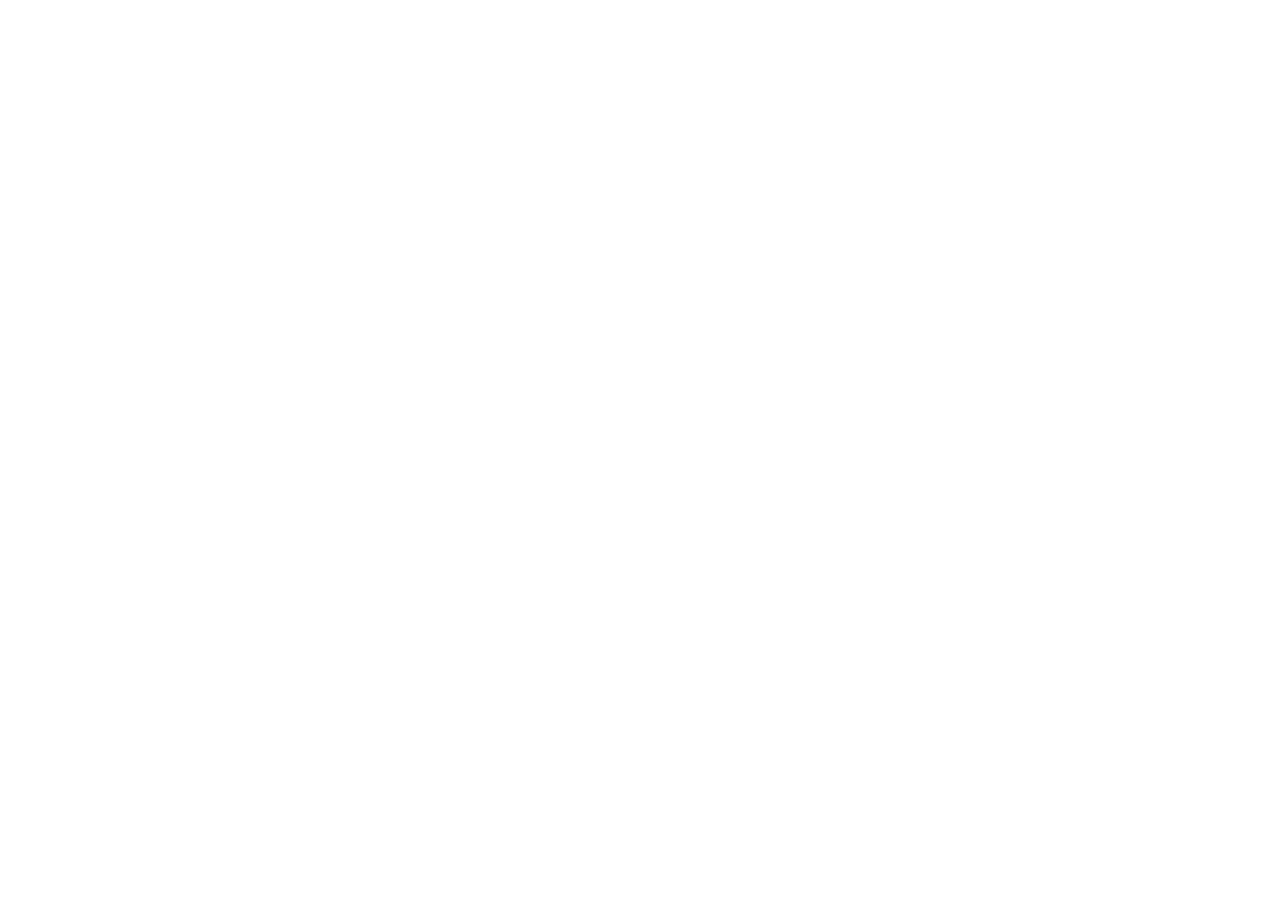
==== index.html @ b1ffb3c2 "大事件项目" ====
<!DOCTYPE html>
<html lang="zh-CN">

<head>
    <meta charset="UTF-8">
    <meta name="viewport" content="width=device-width, initial-scale=1.0">
    <title>Document</title>
</head>

<body>

</body>

</html>
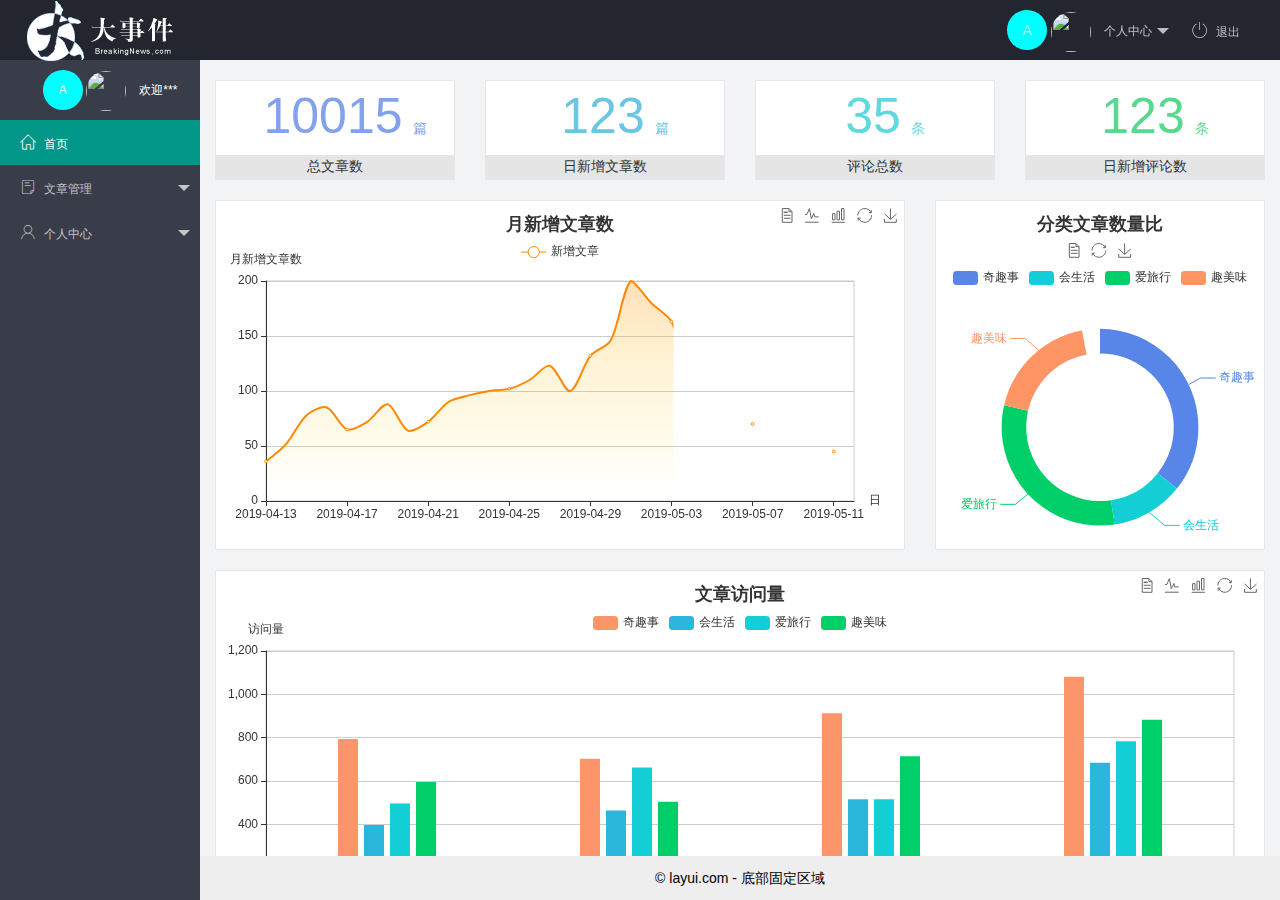
==== commit 59e5fb28: "index页面的提交" ====
--- a/index.html
+++ b/index.html
@@ -1,13 +1,97 @@
 <!DOCTYPE html>
-<html lang="zh-CN">
+<html>
 
 <head>
-    <meta charset="UTF-8">
-    <meta name="viewport" content="width=device-width, initial-scale=1.0">
-    <title>Document</title>
+    <meta charset="utf-8">
+    <meta name="viewport" content="width=device-width, initial-scale=1, maximum-scale=1">
+    <title>layout 后台大布局 - Layui</title>
+    <link rel="stylesheet" href="/assets/lib/layui/css/layui.css">
+    <link rel="stylesheet" href="/assets/fonts/iconfont.css">
+    <link rel="stylesheet" href="/assets/css/index.css">
 </head>
 
-<body>
+<body class="layui-layout-body">
+    <div class="layui-layout layui-layout-admin">
+        <div class="layui-header">
+            <div class="layui-logo"><img src="/assets/images/logo.png" alt=""></div>
+            <!-- 头部区域（可配合layui已有的水平导航） -->
+
+            <ul class="layui-nav layui-layout-right">
+                <li class="layui-nav-item">
+                    <a href="javascript:;" class="touxiang">
+                        <div class="touxiang2">A</div>
+                        <img src="http://t.cn/RCzsdCq" class="layui-nav-img">
+                        个人中心
+                    </a>
+                    <dl class="layui-nav-child">
+                        <dd><a href="">基本资料</a></dd>
+                        <dd><a href="">个人头像</a></dd>
+                        <dd><a href="">更换密码</a></dd>
+                    </dl>
+                </li>
+                <li class="layui-nav-item"><a href="javascript:;" id="btnLogout"><span
+                            class="iconfont icon-tuichu"></span>退出</a>
+                </li>
+            </ul>
+        </div>
+
+        <div class="layui-side layui-bg-black">
+            <div class="layui-side-scroll">
+                <div class="touxiang wecolme">
+                    <div class="touxiang2">A</div>
+                    <img src="http://t.cn/RCzsdCq" class="layui-nav-img">
+                    欢迎***
+
+                </div>
+
+                <!-- 左侧导航区域（可配合layui已有的垂直导航） -->
+                <ul class="layui-nav layui-nav-tree" lay-filter="test">
+                    <li class="layui-nav-item layui-this"><a href="/home/dashboard.html" target="fm"><span class="iconfont icon-home
+                        "></span>首页</a>
+                    </li>
+
+                    <li class="layui-nav-item">
+                        <a class="" href="javascript:;" lay-shrink="all"><span class="iconfont icon-16"></span>文章管理</a>
+                        <dl class="layui-nav-child">
+                            <dd><a href="javascript:;"><i class="layui-icon layui-icon-app"></i> 文章类别</a></dd>
+                            <dd><a href="javascript:;"><i class="layui-icon layui-icon-app"></i>文章列表</a></dd>
+                            <dd><a href="javascript:;"><i class="layui-icon layui-icon-app"></i>发表文章</a></dd>
+
+                        </dl>
+                    </li>
+                    <li class="layui-nav-item">
+                        <a href="javascript:;" lay-shrink="all"><span class="iconfont icon-user"></span>个人中心</a>
+                        <dl class="layui-nav-child">
+                            <dd><a href="/username/ziliao.html" target="fm"><i
+                                        class="layui-icon layui-icon-app"></i>基本资料</a></dd>
+                            <dd><a href="javascript:;"><i class="layui-icon layui-icon-app"></i>更换头像</a></dd>
+                            <dd><a href="javascript:;"><i class="layui-icon layui-icon-app"></i>重置密码</a></dd>
+
+                        </dl>
+                    </li>
+
+                </ul>
+            </div>
+        </div>
+
+        <div class="layui-body">
+            <!-- 内容主体区域 -->
+            <iframe src="/home/dashboard.html" frameborder="0" name="fm"></iframe>
+
+        </div>
+
+        <div class="layui-footer">
+            <!-- 底部固定区域 -->
+            © layui.com - 底部固定区域
+        </div>
+    </div>
+    <script src="/assets/lib/layui/layui.all.js"></script>
+
+    <script src="/assets/lib/jquery.js"></script>
+    <!-- 导入 baseAPI.js -->
+    <script src="/assets/js/baseApi.js"></script>
+    <!-- 导入自己的 js -->
+    <script src="/assets/js/index.js"></script>
 
 </body>
 
--- a/assets/lib/layui/css/layui.css
+++ b/assets/lib/layui/css/layui.css
@@ -0,0 +1,2 @@
+/** layui-v2.5.5 MIT License By https://www.layui.com */
+ .layui-inline,img{display:inline-block;vertical-align:middle}h1,h2,h3,h4,h5,h6{font-weight:400}.layui-edge,.layui-header,.layui-inline,.layui-main{position:relative}.layui-body,.layui-edge,.layui-elip{overflow:hidden}.layui-btn,.layui-edge,.layui-inline,img{vertical-align:middle}.layui-btn,.layui-disabled,.layui-icon,.layui-unselect{-moz-user-select:none;-webkit-user-select:none;-ms-user-select:none}.layui-elip,.layui-form-checkbox span,.layui-form-pane .layui-form-label{text-overflow:ellipsis;white-space:nowrap}.layui-breadcrumb,.layui-tree-btnGroup{visibility:hidden}blockquote,body,button,dd,div,dl,dt,form,h1,h2,h3,h4,h5,h6,input,li,ol,p,pre,td,textarea,th,ul{margin:0;padding:0;-webkit-tap-highlight-color:rgba(0,0,0,0)}a:active,a:hover{outline:0}img{border:none}li{list-style:none}table{border-collapse:collapse;border-spacing:0}h4,h5,h6{font-size:100%}button,input,optgroup,option,select,textarea{font-family:inherit;font-size:inherit;font-style:inherit;font-weight:inherit;outline:0}pre{white-space:pre-wrap;white-space:-moz-pre-wrap;white-space:-pre-wrap;white-space:-o-pre-wrap;word-wrap:break-word}body{line-height:24px;font:14px Helvetica Neue,Helvetica,PingFang SC,Tahoma,Arial,sans-serif}hr{height:1px;margin:10px 0;border:0;clear:both}a{color:#333;text-decoration:none}a:hover{color:#777}a cite{font-style:normal;*cursor:pointer}.layui-border-box,.layui-border-box *{box-sizing:border-box}.layui-box,.layui-box *{box-sizing:content-box}.layui-clear{clear:both;*zoom:1}.layui-clear:after{content:'\20';clear:both;*zoom:1;display:block;height:0}.layui-inline{*display:inline;*zoom:1}.layui-edge{display:inline-block;width:0;height:0;border-width:6px;border-style:dashed;border-color:transparent}.layui-edge-top{top:-4px;border-bottom-color:#999;border-bottom-style:solid}.layui-edge-right{border-left-color:#999;border-left-style:solid}.layui-edge-bottom{top:2px;border-top-color:#999;border-top-style:solid}.layui-edge-left{border-right-color:#999;border-right-style:solid}.layui-disabled,.layui-disabled:hover{color:#d2d2d2!important;cursor:not-allowed!important}.layui-circle{border-radius:100%}.layui-show{display:block!important}.layui-hide{display:none!important}@font-face{font-family:layui-icon;src:url(../font/iconfont.eot?v=250);src:url(../font/iconfont.eot?v=250#iefix) format('embedded-opentype'),url(../font/iconfont.woff2?v=250) format('woff2'),url(../font/iconfont.woff?v=250) format('woff'),url(../font/iconfont.ttf?v=250) format('truetype'),url(../font/iconfont.svg?v=250#layui-icon) format('svg')}.layui-icon{font-family:layui-icon!important;font-size:16px;font-style:normal;-webkit-font-smoothing:antialiased;-moz-osx-font-smoothing:grayscale}.layui-icon-reply-fill:before{content:"\e611"}.layui-icon-set-fill:before{content:"\e614"}.layui-icon-menu-fill:before{content:"\e60f"}.layui-icon-search:before{content:"\e615"}.layui-icon-share:before{content:"\e641"}.layui-icon-set-sm:before{content:"\e620"}.layui-icon-engine:before{content:"\e628"}.layui-icon-close:before{content:"\1006"}.layui-icon-close-fill:before{content:"\1007"}.layui-icon-chart-screen:before{content:"\e629"}.layui-icon-star:before{content:"\e600"}.layui-icon-circle-dot:before{content:"\e617"}.layui-icon-chat:before{content:"\e606"}.layui-icon-release:before{content:"\e609"}.layui-icon-list:before{content:"\e60a"}.layui-icon-chart:before{content:"\e62c"}.layui-icon-ok-circle:before{content:"\1005"}.layui-icon-layim-theme:before{content:"\e61b"}.layui-icon-table:before{content:"\e62d"}.layui-icon-right:before{content:"\e602"}.layui-icon-left:before{content:"\e603"}.layui-icon-cart-simple:before{content:"\e698"}.layui-icon-face-cry:before{content:"\e69c"}.layui-icon-face-smile:before{content:"\e6af"}.layui-icon-survey:before{content:"\e6b2"}.layui-icon-tree:before{content:"\e62e"}.layui-icon-upload-circle:before{content:"\e62f"}.layui-icon-add-circle:before{content:"\e61f"}.layui-icon-download-circle:before{content:"\e601"}.layui-icon-templeate-1:before{content:"\e630"}.layui-icon-util:before{content:"\e631"}.layui-icon-face-surprised:before{content:"\e664"}.layui-icon-edit:before{content:"\e642"}.layui-icon-speaker:before{content:"\e645"}.layui-icon-down:before{content:"\e61a"}.layui-icon-file:before{content:"\e621"}.layui-icon-layouts:before{content:"\e632"}.layui-icon-rate-half:before{content:"\e6c9"}.layui-icon-add-circle-fine:before{content:"\e608"}.layui-icon-prev-circle:before{content:"\e633"}.layui-icon-read:before{content:"\e705"}.layui-icon-404:before{content:"\e61c"}.layui-icon-carousel:before{content:"\e634"}.layui-icon-help:before{content:"\e607"}.layui-icon-code-circle:before{content:"\e635"}.layui-icon-water:before{content:"\e636"}.layui-icon-username:before{content:"\e66f"}.layui-icon-find-fill:before{content:"\e670"}.layui-icon-about:before{content:"\e60b"}.layui-icon-location:before{content:"\e715"}.layui-icon-up:before{content:"\e619"}.layui-icon-pause:before{content:"\e651"}.layui-icon-date:before{content:"\e637"}.layui-icon-layim-uploadfile:before{content:"\e61d"}.layui-icon-delete:before{content:"\e640"}.layui-icon-play:before{content:"\e652"}.layui-icon-top:before{content:"\e604"}.layui-icon-friends:before{content:"\e612"}.layui-icon-refresh-3:before{content:"\e9aa"}.layui-icon-ok:before{content:"\e605"}.layui-icon-layer:before{content:"\e638"}.layui-icon-face-smile-fine:before{content:"\e60c"}.layui-icon-dollar:before{content:"\e659"}.layui-icon-group:before{content:"\e613"}.layui-icon-layim-download:before{content:"\e61e"}.layui-icon-picture-fine:before{content:"\e60d"}.layui-icon-link:before{content:"\e64c"}.layui-icon-diamond:before{content:"\e735"}.layui-icon-log:before{content:"\e60e"}.layui-icon-rate-solid:before{content:"\e67a"}.layui-icon-fonts-del:before{content:"\e64f"}.layui-icon-unlink:before{content:"\e64d"}.layui-icon-fonts-clear:before{content:"\e639"}.layui-icon-triangle-r:before{content:"\e623"}.layui-icon-circle:before{content:"\e63f"}.layui-icon-radio:before{content:"\e643"}.layui-icon-align-center:before{content:"\e647"}.layui-icon-align-right:before{content:"\e648"}.layui-icon-align-left:before{content:"\e649"}.layui-icon-loading-1:before{content:"\e63e"}.layui-icon-return:before{content:"\e65c"}.layui-icon-fonts-strong:before{content:"\e62b"}.layui-icon-upload:before{content:"\e67c"}.layui-icon-dialogue:before{content:"\e63a"}.layui-icon-video:before{content:"\e6ed"}.layui-icon-headset:before{content:"\e6fc"}.layui-icon-cellphone-fine:before{content:"\e63b"}.layui-icon-add-1:before{content:"\e654"}.layui-icon-face-smile-b:before{content:"\e650"}.layui-icon-fonts-html:before{content:"\e64b"}.layui-icon-form:before{content:"\e63c"}.layui-icon-cart:before{content:"\e657"}.layui-icon-camera-fill:before{content:"\e65d"}.layui-icon-tabs:before{content:"\e62a"}.layui-icon-fonts-code:before{content:"\e64e"}.layui-icon-fire:before{content:"\e756"}.layui-icon-set:before{content:"\e716"}.layui-icon-fonts-u:before{content:"\e646"}.layui-icon-triangle-d:before{content:"\e625"}.layui-icon-tips:before{content:"\e702"}.layui-icon-picture:before{content:"\e64a"}.layui-icon-more-vertical:before{content:"\e671"}.layui-icon-flag:before{content:"\e66c"}.layui-icon-loading:before{content:"\e63d"}.layui-icon-fonts-i:before{content:"\e644"}.layui-icon-refresh-1:before{content:"\e666"}.layui-icon-rmb:before{content:"\e65e"}.layui-icon-home:before{content:"\e68e"}.layui-icon-user:before{content:"\e770"}.layui-icon-notice:before{content:"\e667"}.layui-icon-login-weibo:before{content:"\e675"}.layui-icon-voice:before{content:"\e688"}.layui-icon-upload-drag:before{content:"\e681"}.layui-icon-login-qq:before{content:"\e676"}.layui-icon-snowflake:before{content:"\e6b1"}.layui-icon-file-b:before{content:"\e655"}.layui-icon-template:before{content:"\e663"}.layui-icon-auz:before{content:"\e672"}.layui-icon-console:before{content:"\e665"}.layui-icon-app:before{content:"\e653"}.layui-icon-prev:before{content:"\e65a"}.layui-icon-website:before{content:"\e7ae"}.layui-icon-next:before{content:"\e65b"}.layui-icon-component:before{content:"\e857"}.layui-icon-more:before{content:"\e65f"}.layui-icon-login-wechat:before{content:"\e677"}.layui-icon-shrink-right:before{content:"\e668"}.layui-icon-spread-left:before{content:"\e66b"}.layui-icon-camera:before{content:"\e660"}.layui-icon-note:before{content:"\e66e"}.layui-icon-refresh:before{content:"\e669"}.layui-icon-female:before{content:"\e661"}.layui-icon-male:before{content:"\e662"}.layui-icon-password:before{content:"\e673"}.layui-icon-senior:before{content:"\e674"}.layui-icon-theme:before{content:"\e66a"}.layui-icon-tread:before{content:"\e6c5"}.layui-icon-praise:before{content:"\e6c6"}.layui-icon-star-fill:before{content:"\e658"}.layui-icon-rate:before{content:"\e67b"}.layui-icon-template-1:before{content:"\e656"}.layui-icon-vercode:before{content:"\e679"}.layui-icon-cellphone:before{content:"\e678"}.layui-icon-screen-full:before{content:"\e622"}.layui-icon-screen-restore:before{content:"\e758"}.layui-icon-cols:before{content:"\e610"}.layui-icon-export:before{content:"\e67d"}.layui-icon-print:before{content:"\e66d"}.layui-icon-slider:before{content:"\e714"}.layui-icon-addition:before{content:"\e624"}.layui-icon-subtraction:before{content:"\e67e"}.layui-icon-service:before{content:"\e626"}.layui-icon-transfer:before{content:"\e691"}.layui-main{width:1140px;margin:0 auto}.layui-header{z-index:1000;height:60px}.layui-header a:hover{transition:all .5s;-webkit-transition:all .5s}.layui-side{position:fixed;left:0;top:0;bottom:0;z-index:999;width:200px;overflow-x:hidden}.layui-side-scroll{position:relative;width:220px;height:100%;overflow-x:hidden}.layui-body{position:absolute;left:200px;right:0;top:0;bottom:0;z-index:998;width:auto;overflow-y:auto;box-sizing:border-box}.layui-layout-body{overflow:hidden}.layui-layout-admin .layui-header{background-color:#23262E}.layui-layout-admin .layui-side{top:60px;width:200px;overflow-x:hidden}.layui-layout-admin .layui-body{position:fixed;top:60px;bottom:44px}.layui-layout-admin .layui-main{width:auto;margin:0 15px}.layui-layout-admin .layui-footer{position:fixed;left:200px;right:0;bottom:0;height:44px;line-height:44px;padding:0 15px;background-color:#eee}.layui-layout-admin .layui-logo{position:absolute;left:0;top:0;width:200px;height:100%;line-height:60px;text-align:center;color:#009688;font-size:16px}.layui-layout-admin .layui-header .layui-nav{background:0 0}.layui-layout-left{position:absolute!important;left:200px;top:0}.layui-layout-right{position:absolute!important;right:0;top:0}.layui-container{position:relative;margin:0 auto;padding:0 15px;box-sizing:border-box}.layui-fluid{position:relative;margin:0 auto;padding:0 15px}.layui-row:after,.layui-row:before{content:'';display:block;clear:both}.layui-col-lg1,.layui-col-lg10,.layui-col-lg11,.layui-col-lg12,.layui-col-lg2,.layui-col-lg3,.layui-col-lg4,.layui-col-lg5,.layui-col-lg6,.layui-col-lg7,.layui-col-lg8,.layui-col-lg9,.layui-col-md1,.layui-col-md10,.layui-col-md11,.layui-col-md12,.layui-col-md2,.layui-col-md3,.layui-col-md4,.layui-col-md5,.layui-col-md6,.layui-col-md7,.layui-col-md8,.layui-col-md9,.layui-col-sm1,.layui-col-sm10,.layui-col-sm11,.layui-col-sm12,.layui-col-sm2,.layui-col-sm3,.layui-col-sm4,.layui-col-sm5,.layui-col-sm6,.layui-col-sm7,.layui-col-sm8,.layui-col-sm9,.layui-col-xs1,.layui-col-xs10,.layui-col-xs11,.layui-col-xs12,.layui-col-xs2,.layui-col-xs3,.layui-col-xs4,.layui-col-xs5,.layui-col-xs6,.layui-col-xs7,.layui-col-xs8,.layui-col-xs9{position:relative;display:block;box-sizing:border-box}.layui-col-xs1,.layui-col-xs10,.layui-col-xs11,.layui-col-xs12,.layui-col-xs2,.layui-col-xs3,.layui-col-xs4,.layui-col-xs5,.layui-col-xs6,.layui-col-xs7,.layui-col-xs8,.layui-col-xs9{float:left}.layui-col-xs1{width:8.33333333%}.layui-col-xs2{width:16.66666667%}.layui-col-xs3{width:25%}.layui-col-xs4{width:33.33333333%}.layui-col-xs5{width:41.66666667%}.layui-col-xs6{width:50%}.layui-col-xs7{width:58.33333333%}.layui-col-xs8{width:66.66666667%}.layui-col-xs9{width:75%}.layui-col-xs10{width:83.33333333%}.layui-col-xs11{width:91.66666667%}.layui-col-xs12{width:100%}.layui-col-xs-offset1{margin-left:8.33333333%}.layui-col-xs-offset2{margin-left:16.66666667%}.layui-col-xs-offset3{margin-left:25%}.layui-col-xs-offset4{margin-left:33.33333333%}.layui-col-xs-offset5{margin-left:41.66666667%}.layui-col-xs-offset6{margin-left:50%}.layui-col-xs-offset7{margin-left:58.33333333%}.layui-col-xs-offset8{margin-left:66.66666667%}.layui-col-xs-offset9{margin-left:75%}.layui-col-xs-offset10{margin-left:83.33333333%}.layui-col-xs-offset11{margin-left:91.66666667%}.layui-col-xs-offset12{margin-left:100%}@media screen and (max-width:768px){.layui-hide-xs{display:none!important}.layui-show-xs-block{display:block!important}.layui-show-xs-inline{display:inline!important}.layui-show-xs-inline-block{display:inline-block!important}}@media screen and (min-width:768px){.layui-container{width:750px}.layui-hide-sm{display:none!important}.layui-show-sm-block{display:block!important}.layui-show-sm-inline{display:inline!important}.layui-show-sm-inline-block{display:inline-block!important}.layui-col-sm1,.layui-col-sm10,.layui-col-sm11,.layui-col-sm12,.layui-col-sm2,.layui-col-sm3,.layui-col-sm4,.layui-col-sm5,.layui-col-sm6,.layui-col-sm7,.layui-col-sm8,.layui-col-sm9{float:left}.layui-col-sm1{width:8.33333333%}.layui-col-sm2{width:16.66666667%}.layui-col-sm3{width:25%}.layui-col-sm4{width:33.33333333%}.layui-col-sm5{width:41.66666667%}.layui-col-sm6{width:50%}.layui-col-sm7{width:58.33333333%}.layui-col-sm8{width:66.66666667%}.layui-col-sm9{width:75%}.layui-col-sm10{width:83.33333333%}.layui-col-sm11{width:91.66666667%}.layui-col-sm12{width:100%}.layui-col-sm-offset1{margin-left:8.33333333%}.layui-col-sm-offset2{margin-left:16.66666667%}.layui-col-sm-offset3{margin-left:25%}.layui-col-sm-offset4{margin-left:33.33333333%}.layui-col-sm-offset5{margin-left:41.66666667%}.layui-col-sm-offset6{margin-left:50%}.layui-col-sm-offset7{margin-left:58.33333333%}.layui-col-sm-offset8{margin-left:66.66666667%}.layui-col-sm-offset9{margin-left:75%}.layui-col-sm-offset10{margin-left:83.33333333%}.layui-col-sm-offset11{margin-left:91.66666667%}.layui-col-sm-offset12{margin-left:100%}}@media screen and (min-width:992px){.layui-container{width:970px}.layui-hide-md{display:none!important}.layui-show-md-block{display:block!important}.layui-show-md-inline{display:inline!important}.layui-show-md-inline-block{display:inline-block!important}.layui-col-md1,.layui-col-md10,.layui-col-md11,.layui-col-md12,.layui-col-md2,.layui-col-md3,.layui-col-md4,.layui-col-md5,.layui-col-md6,.layui-col-md7,.layui-col-md8,.layui-col-md9{float:left}.layui-col-md1{width:8.33333333%}.layui-col-md2{width:16.66666667%}.layui-col-md3{width:25%}.layui-col-md4{width:33.33333333%}.layui-col-md5{width:41.66666667%}.layui-col-md6{width:50%}.layui-col-md7{width:58.33333333%}.layui-col-md8{width:66.66666667%}.layui-col-md9{width:75%}.layui-col-md10{width:83.33333333%}.layui-col-md11{width:91.66666667%}.layui-col-md12{width:100%}.layui-col-md-offset1{margin-left:8.33333333%}.layui-col-md-offset2{margin-left:16.66666667%}.layui-col-md-offset3{margin-left:25%}.layui-col-md-offset4{margin-left:33.33333333%}.layui-col-md-offset5{margin-left:41.66666667%}.layui-col-md-offset6{margin-left:50%}.layui-col-md-offset7{margin-left:58.33333333%}.layui-col-md-offset8{margin-left:66.66666667%}.layui-col-md-offset9{margin-left:75%}.layui-col-md-offset10{margin-left:83.33333333%}.layui-col-md-offset11{margin-left:91.66666667%}.layui-col-md-offset12{margin-left:100%}}@media screen and (min-width:1200px){.layui-container{width:1170px}.layui-hide-lg{display:none!important}.layui-show-lg-block{display:block!important}.layui-show-lg-inline{display:inline!important}.layui-show-lg-inline-block{display:inline-block!important}.layui-col-lg1,.layui-col-lg10,.layui-col-lg11,.layui-col-lg12,.layui-col-lg2,.layui-col-lg3,.layui-col-lg4,.layui-col-lg5,.layui-col-lg6,.layui-col-lg7,.layui-col-lg8,.layui-col-lg9{float:left}.layui-col-lg1{width:8.33333333%}.layui-col-lg2{width:16.66666667%}.layui-col-lg3{width:25%}.layui-col-lg4{width:33.33333333%}.layui-col-lg5{width:41.66666667%}.layui-col-lg6{width:50%}.layui-col-lg7{width:58.33333333%}.layui-col-lg8{width:66.66666667%}.layui-col-lg9{width:75%}.layui-col-lg10{width:83.33333333%}.layui-col-lg11{width:91.66666667%}.layui-col-lg12{width:100%}.layui-col-lg-offset1{margin-left:8.33333333%}.layui-col-lg-offset2{margin-left:16.66666667%}.layui-col-lg-offset3{margin-left:25%}.layui-col-lg-offset4{margin-left:33.33333333%}.layui-col-lg-offset5{margin-left:41.66666667%}.layui-col-lg-offset6{margin-left:50%}.layui-col-lg-offset7{margin-left:58.33333333%}.layui-col-lg-offset8{margin-left:66.66666667%}.layui-col-lg-offset9{margin-left:75%}.layui-col-lg-offset10{margin-left:83.33333333%}.layui-col-lg-offset11{margin-left:91.66666667%}.layui-col-lg-offset12{margin-left:100%}}.layui-col-space1{margin:-.5px}.layui-col-space1>*{padding:.5px}.layui-col-space3{margin:-1.5px}.layui-col-space3>*{padding:1.5px}.layui-col-space5{margin:-2.5px}.layui-col-space5>*{padding:2.5px}.layui-col-space8{margin:-3.5px}.layui-col-space8>*{padding:3.5px}.layui-col-space10{margin:-5px}.layui-col-space10>*{padding:5px}.layui-col-space12{margin:-6px}.layui-col-space12>*{padding:6px}.layui-col-space15{margin:-7.5px}.layui-col-space15>*{padding:7.5px}.layui-col-space18{margin:-9px}.layui-col-space18>*{padding:9px}.layui-col-space20{margin:-10px}.layui-col-space20>*{padding:10px}.layui-col-space22{margin:-11px}.layui-col-space22>*{padding:11px}.layui-col-space25{margin:-12.5px}.layui-col-space25>*{padding:12.5px}.layui-col-space30{margin:-15px}.layui-col-space30>*{padding:15px}.layui-btn,.layui-input,.layui-select,.layui-textarea,.layui-upload-button{outline:0;-webkit-appearance:none;transition:all .3s;-webkit-transition:all .3s;box-sizing:border-box}.layui-elem-quote{margin-bottom:10px;padding:15px;line-height:22px;border-left:5px solid #009688;border-radius:0 2px 2px 0;background-color:#f2f2f2}.layui-quote-nm{border-style:solid;border-width:1px 1px 1px 5px;background:0 0}.layui-elem-field{margin-bottom:10px;padding:0;border-width:1px;border-style:solid}.layui-elem-field legend{margin-left:20px;padding:0 10px;font-size:20px;font-weight:300}.layui-field-title{margin:10px 0 20px;border-width:1px 0 0}.layui-field-box{padding:10px 15px}.layui-field-title .layui-field-box{padding:10px 0}.layui-progress{position:relative;height:6px;border-radius:20px;background-color:#e2e2e2}.layui-progress-bar{position:absolute;left:0;top:0;width:0;max-width:100%;height:6px;border-radius:20px;text-align:right;background-color:#5FB878;transition:all .3s;-webkit-transition:all .3s}.layui-progress-big,.layui-progress-big .layui-progress-bar{height:18px;line-height:18px}.layui-progress-text{position:relative;top:-20px;line-height:18px;font-size:12px;color:#666}.layui-progress-big .layui-progress-text{position:static;padding:0 10px;color:#fff}.layui-collapse{border-width:1px;border-style:solid;border-radius:2px}.layui-colla-content,.layui-colla-item{border-top-width:1px;border-top-style:solid}.layui-colla-item:first-child{border-top:none}.layui-colla-title{position:relative;height:42px;line-height:42px;padding:0 15px 0 35px;color:#333;background-color:#f2f2f2;cursor:pointer;font-size:14px;overflow:hidden}.layui-colla-content{display:none;padding:10px 15px;line-height:22px;color:#666}.layui-colla-icon{position:absolute;left:15px;top:0;font-size:14px}.layui-card{margin-bottom:15px;border-radius:2px;background-color:#fff;box-shadow:0 1px 2px 0 rgba(0,0,0,.05)}.layui-card:last-child{margin-bottom:0}.layui-card-header{position:relative;height:42px;line-height:42px;padding:0 15px;border-bottom:1px solid #f6f6f6;color:#333;border-radius:2px 2px 0 0;font-size:14px}.layui-bg-black,.layui-bg-blue,.layui-bg-cyan,.layui-bg-green,.layui-bg-orange,.layui-bg-red{color:#fff!important}.layui-card-body{position:relative;padding:10px 15px;line-height:24px}.layui-card-body[pad15]{padding:15px}.layui-card-body[pad20]{padding:20px}.layui-card-body .layui-table{margin:5px 0}.layui-card .layui-tab{margin:0}.layui-panel-window{position:relative;padding:15px;border-radius:0;border-top:5px solid #E6E6E6;background-color:#fff}.layui-auxiliar-moving{position:fixed;left:0;right:0;top:0;bottom:0;width:100%;height:100%;background:0 0;z-index:9999999999}.layui-form-label,.layui-form-mid,.layui-form-select,.layui-input-block,.layui-input-inline,.layui-textarea{position:relative}.layui-bg-red{background-color:#FF5722!important}.layui-bg-orange{background-color:#FFB800!important}.layui-bg-green{background-color:#009688!important}.layui-bg-cyan{background-color:#2F4056!important}.layui-bg-blue{background-color:#1E9FFF!important}.layui-bg-black{background-color:#393D49!important}.layui-bg-gray{background-color:#eee!important;color:#666!important}.layui-badge-rim,.layui-colla-content,.layui-colla-item,.layui-collapse,.layui-elem-field,.layui-form-pane .layui-form-item[pane],.layui-form-pane .layui-form-label,.layui-input,.layui-layedit,.layui-layedit-tool,.layui-quote-nm,.layui-select,.layui-tab-bar,.layui-tab-card,.layui-tab-title,.layui-tab-title .layui-this:after,.layui-textarea{border-color:#e6e6e6}.layui-timeline-item:before,hr{background-color:#e6e6e6}.layui-text{line-height:22px;font-size:14px;color:#666}.layui-text h1,.layui-text h2,.layui-text h3{font-weight:500;color:#333}.layui-text h1{font-size:30px}.layui-text h2{font-size:24px}.layui-text h3{font-size:18px}.layui-text a:not(.layui-btn){color:#01AAED}.layui-text a:not(.layui-btn):hover{text-decoration:underline}.layui-text ul{padding:5px 0 5px 15px}.layui-text ul li{margin-top:5px;list-style-type:disc}.layui-text em,.layui-word-aux{color:#999!important;padding:0 5px!important}.layui-btn{display:inline-block;height:38px;line-height:38px;padding:0 18px;background-color:#009688;color:#fff;white-space:nowrap;text-align:center;font-size:14px;border:none;border-radius:2px;cursor:pointer}.layui-btn:hover{opacity:.8;filter:alpha(opacity=80);color:#fff}.layui-btn:active{opacity:1;filter:alpha(opacity=100)}.layui-btn+.layui-btn{margin-left:10px}.layui-btn-container{font-size:0}.layui-btn-container .layui-btn{margin-right:10px;margin-bottom:10px}.layui-btn-container .layui-btn+.layui-btn{margin-left:0}.layui-table .layui-btn-container .layui-btn{margin-bottom:9px}.layui-btn-radius{border-radius:100px}.layui-btn .layui-icon{margin-right:3px;font-size:18px;vertical-align:bottom;vertical-align:middle\9}.layui-btn-primary{border:1px solid #C9C9C9;background-color:#fff;color:#555}.layui-btn-primary:hover{border-color:#009688;color:#333}.layui-btn-normal{background-color:#1E9FFF}.layui-btn-warm{background-color:#FFB800}.layui-btn-danger{background-color:#FF5722}.layui-btn-checked{background-color:#5FB878}.layui-btn-disabled,.layui-btn-disabled:active,.layui-btn-disabled:hover{border:1px solid #e6e6e6;background-color:#FBFBFB;color:#C9C9C9;cursor:not-allowed;opacity:1}.layui-btn-lg{height:44px;line-height:44px;padding:0 25px;font-size:16px}.layui-btn-sm{height:30px;line-height:30px;padding:0 10px;font-size:12px}.layui-btn-sm i{font-size:16px!important}.layui-btn-xs{height:22px;line-height:22px;padding:0 5px;font-size:12px}.layui-btn-xs i{font-size:14px!important}.layui-btn-group{display:inline-block;vertical-align:middle;font-size:0}.layui-btn-group .layui-btn{margin-left:0!important;margin-right:0!important;border-left:1px solid rgba(255,255,255,.5);border-radius:0}.layui-btn-group .layui-btn-primary{border-left:none}.layui-btn-group .layui-btn-primary:hover{border-color:#C9C9C9;color:#009688}.layui-btn-group .layui-btn:first-child{border-left:none;border-radius:2px 0 0 2px}.layui-btn-group .layui-btn-primary:first-child{border-left:1px solid #c9c9c9}.layui-btn-group .layui-btn:last-child{border-radius:0 2px 2px 0}.layui-btn-group .layui-btn+.layui-btn{margin-left:0}.layui-btn-group+.layui-btn-group{margin-left:10px}.layui-btn-fluid{width:100%}.layui-input,.layui-select,.layui-textarea{height:38px;line-height:1.3;line-height:38px\9;border-width:1px;border-style:solid;background-color:#fff;border-radius:2px}.layui-input::-webkit-input-placeholder,.layui-select::-webkit-input-placeholder,.layui-textarea::-webkit-input-placeholder{line-height:1.3}.layui-input,.layui-textarea{display:block;width:100%;padding-left:10px}.layui-input:hover,.layui-textarea:hover{border-color:#D2D2D2!important}.layui-input:focus,.layui-textarea:focus{border-color:#C9C9C9!important}.layui-textarea{min-height:100px;height:auto;line-height:20px;padding:6px 10px;resize:vertical}.layui-select{padding:0 10px}.layui-form input[type=checkbox],.layui-form input[type=radio],.layui-form select{display:none}.layui-form [lay-ignore]{display:initial}.layui-form-item{margin-bottom:15px;clear:both;*zoom:1}.layui-form-item:after{content:'\20';clear:both;*zoom:1;display:block;height:0}.layui-form-label{float:left;display:block;padding:9px 15px;width:80px;font-weight:400;line-height:20px;text-align:right}.layui-form-label-col{display:block;float:none;padding:9px 0;line-height:20px;text-align:left}.layui-form-item .layui-inline{margin-bottom:5px;margin-right:10px}.layui-input-block{margin-left:110px;min-height:36px}.layui-input-inline{display:inline-block;vertical-align:middle}.layui-form-item .layui-input-inline{float:left;width:190px;margin-right:10px}.layui-form-text .layui-input-inline{width:auto}.layui-form-mid{float:left;display:block;padding:9px 0!important;line-height:20px;margin-right:10px}.layui-form-danger+.layui-form-select .layui-input,.layui-form-danger:focus{border-color:#FF5722!important}.layui-form-select .layui-input{padding-right:30px;cursor:pointer}.layui-form-select .layui-edge{position:absolute;right:10px;top:50%;margin-top:-3px;cursor:pointer;border-width:6px;border-top-color:#c2c2c2;border-top-style:solid;transition:all .3s;-webkit-transition:all .3s}.layui-form-select dl{display:none;position:absolute;left:0;top:42px;padding:5px 0;z-index:899;min-width:100%;border:1px solid #d2d2d2;max-height:300px;overflow-y:auto;background-color:#fff;border-radius:2px;box-shadow:0 2px 4px rgba(0,0,0,.12);box-sizing:border-box}.layui-form-select dl dd,.layui-form-select dl dt{padding:0 10px;line-height:36px;white-space:nowrap;overflow:hidden;text-overflow:ellipsis}.layui-form-select dl dt{font-size:12px;color:#999}.layui-form-select dl dd{cursor:pointer}.layui-form-select dl dd:hover{background-color:#f2f2f2;-webkit-transition:.5s all;transition:.5s all}.layui-form-select .layui-select-group dd{padding-left:20px}.layui-form-select dl dd.layui-select-tips{padding-left:10px!important;color:#999}.layui-form-select dl dd.layui-this{background-color:#5FB878;color:#fff}.layui-form-checkbox,.layui-form-select dl dd.layui-disabled{background-color:#fff}.layui-form-selected dl{display:block}.layui-form-checkbox,.layui-form-checkbox *,.layui-form-switch{display:inline-block;vertical-align:middle}.layui-form-selected .layui-edge{margin-top:-9px;-webkit-transform:rotate(180deg);transform:rotate(180deg);margin-top:-3px\9}:root .layui-form-selected .layui-edge{margin-top:-9px\0/IE9}.layui-form-selectup dl{top:auto;bottom:42px}.layui-select-none{margin:5px 0;text-align:center;color:#999}.layui-select-disabled .layui-disabled{border-color:#eee!important}.layui-select-disabled .layui-edge{border-top-color:#d2d2d2}.layui-form-checkbox{position:relative;height:30px;line-height:30px;margin-right:10px;padding-right:30px;cursor:pointer;font-size:0;-webkit-transition:.1s linear;transition:.1s linear;box-sizing:border-box}.layui-form-checkbox span{padding:0 10px;height:100%;font-size:14px;border-radius:2px 0 0 2px;background-color:#d2d2d2;color:#fff;overflow:hidden}.layui-form-checkbox:hover span{background-color:#c2c2c2}.layui-form-checkbox i{position:absolute;right:0;top:0;width:30px;height:28px;border:1px solid #d2d2d2;border-left:none;border-radius:0 2px 2px 0;color:#fff;font-size:20px;text-align:center}.layui-form-checkbox:hover i{border-color:#c2c2c2;color:#c2c2c2}.layui-form-checked,.layui-form-checked:hover{border-color:#5FB878}.layui-form-checked span,.layui-form-checked:hover span{background-color:#5FB878}.layui-form-checked i,.layui-form-checked:hover i{color:#5FB878}.layui-form-item .layui-form-checkbox{margin-top:4px}.layui-form-checkbox[lay-skin=primary]{height:auto!important;line-height:normal!important;min-width:18px;min-height:18px;border:none!important;margin-right:0;padding-left:28px;padding-right:0;background:0 0}.layui-form-checkbox[lay-skin=primary] span{padding-left:0;padding-right:15px;line-height:18px;background:0 0;color:#666}.layui-form-checkbox[lay-skin=primary] i{right:auto;left:0;width:16px;height:16px;line-height:16px;border:1px solid #d2d2d2;font-size:12px;border-radius:2px;background-color:#fff;-webkit-transition:.1s linear;transition:.1s linear}.layui-form-checkbox[lay-skin=primary]:hover i{border-color:#5FB878;color:#fff}.layui-form-checked[lay-skin=primary] i{border-color:#5FB878!important;background-color:#5FB878;color:#fff}.layui-checkbox-disbaled[lay-skin=primary] span{background:0 0!important;color:#c2c2c2}.layui-checkbox-disbaled[lay-skin=primary]:hover i{border-color:#d2d2d2}.layui-form-item .layui-form-checkbox[lay-skin=primary]{margin-top:10px}.layui-form-switch{position:relative;height:22px;line-height:22px;min-width:35px;padding:0 5px;margin-top:8px;border:1px solid #d2d2d2;border-radius:20px;cursor:pointer;background-color:#fff;-webkit-transition:.1s linear;transition:.1s linear}.layui-form-switch i{position:absolute;left:5px;top:3px;width:16px;height:16px;border-radius:20px;background-color:#d2d2d2;-webkit-transition:.1s linear;transition:.1s linear}.layui-form-switch em{position:relative;top:0;width:25px;margin-left:21px;padding:0!important;text-align:center!important;color:#999!important;font-style:normal!important;font-size:12px}.layui-form-onswitch{border-color:#5FB878;background-color:#5FB878}.layui-checkbox-disbaled,.layui-checkbox-disbaled i{border-color:#e2e2e2!important}.layui-form-onswitch i{left:100%;margin-left:-21px;background-color:#fff}.layui-form-onswitch em{margin-left:5px;margin-right:21px;color:#fff!important}.layui-checkbox-disbaled span{background-color:#e2e2e2!important}.layui-checkbox-disbaled:hover i{color:#fff!important}[lay-radio]{display:none}.layui-form-radio,.layui-form-radio *{display:inline-block;vertical-align:middle}.layui-form-radio{line-height:28px;margin:6px 10px 0 0;padding-right:10px;cursor:pointer;font-size:0}.layui-form-radio *{font-size:14px}.layui-form-radio>i{margin-right:8px;font-size:22px;color:#c2c2c2}.layui-form-radio>i:hover,.layui-form-radioed>i{color:#5FB878}.layui-radio-disbaled>i{color:#e2e2e2!important}.layui-form-pane .layui-form-label{width:110px;padding:8px 15px;height:38px;line-height:20px;border-width:1px;border-style:solid;border-radius:2px 0 0 2px;text-align:center;background-color:#FBFBFB;overflow:hidden;box-sizing:border-box}.layui-form-pane .layui-input-inline{margin-left:-1px}.layui-form-pane .layui-input-block{margin-left:110px;left:-1px}.layui-form-pane .layui-input{border-radius:0 2px 2px 0}.layui-form-pane .layui-form-text .layui-form-label{float:none;width:100%;border-radius:2px;box-sizing:border-box;text-align:left}.layui-form-pane .layui-form-text .layui-input-inline{display:block;margin:0;top:-1px;clear:both}.layui-form-pane .layui-form-text .layui-input-block{margin:0;left:0;top:-1px}.layui-form-pane .layui-form-text .layui-textarea{min-height:100px;border-radius:0 0 2px 2px}.layui-form-pane .layui-form-checkbox{margin:4px 0 4px 10px}.layui-form-pane .layui-form-radio,.layui-form-pane .layui-form-switch{margin-top:6px;margin-left:10px}.layui-form-pane .layui-form-item[pane]{position:relative;border-width:1px;border-style:solid}.layui-form-pane .layui-form-item[pane] .layui-form-label{position:absolute;left:0;top:0;height:100%;border-width:0 1px 0 0}.layui-form-pane .layui-form-item[pane] .layui-input-inline{margin-left:110px}@media screen and (max-width:450px){.layui-form-item .layui-form-label{text-overflow:ellipsis;overflow:hidden;white-space:nowrap}.layui-form-item .layui-inline{display:block;margin-right:0;margin-bottom:20px;clear:both}.layui-form-item .layui-inline:after{content:'\20';clear:both;display:block;height:0}.layui-form-item .layui-input-inline{display:block;float:none;left:-3px;width:auto;margin:0 0 10px 112px}.layui-form-item .layui-input-inline+.layui-form-mid{margin-left:110px;top:-5px;padding:0}.layui-form-item .layui-form-checkbox{margin-right:5px;margin-bottom:5px}}.layui-layedit{border-width:1px;border-style:solid;border-radius:2px}.layui-layedit-tool{padding:3px 5px;border-bottom-width:1px;border-bottom-style:solid;font-size:0}.layedit-tool-fixed{position:fixed;top:0;border-top:1px solid #e2e2e2}.layui-layedit-tool .layedit-tool-mid,.layui-layedit-tool .layui-icon{display:inline-block;vertical-align:middle;text-align:center;font-size:14px}.layui-layedit-tool .layui-icon{position:relative;width:32px;height:30px;line-height:30px;margin:3px 5px;color:#777;cursor:pointer;border-radius:2px}.layui-layedit-tool .layui-icon:hover{color:#393D49}.layui-layedit-tool .layui-icon:active{color:#000}.layui-layedit-tool .layedit-tool-active{background-color:#e2e2e2;color:#000}.layui-layedit-tool .layui-disabled,.layui-layedit-tool .layui-disabled:hover{color:#d2d2d2;cursor:not-allowed}.layui-layedit-tool .layedit-tool-mid{width:1px;height:18px;margin:0 10px;background-color:#d2d2d2}.layedit-tool-html{width:50px!important;font-size:30px!important}.layedit-tool-b,.layedit-tool-code,.layedit-tool-help{font-size:16px!important}.layedit-tool-d,.layedit-tool-face,.layedit-tool-image,.layedit-tool-unlink{font-size:18px!important}.layedit-tool-image input{position:absolute;font-size:0;left:0;top:0;width:100%;height:100%;opacity:.01;filter:Alpha(opacity=1);cursor:pointer}.layui-layedit-iframe iframe{display:block;width:100%}#LAY_layedit_code{overflow:hidden}.layui-laypage{display:inline-block;*display:inline;*zoom:1;vertical-align:middle;margin:10px 0;font-size:0}.layui-laypage>a:first-child,.layui-laypage>a:first-child em{border-radius:2px 0 0 2px}.layui-laypage>a:last-child,.layui-laypage>a:last-child em{border-radius:0 2px 2px 0}.layui-laypage>:first-child{margin-left:0!important}.layui-laypage>:last-child{margin-right:0!important}.layui-laypage a,.layui-laypage button,.layui-laypage input,.layui-laypage select,.layui-laypage span{border:1px solid #e2e2e2}.layui-laypage a,.layui-laypage span{display:inline-block;*display:inline;*zoom:1;vertical-align:middle;padding:0 15px;height:28px;line-height:28px;margin:0 -1px 5px 0;background-color:#fff;color:#333;font-size:12px}.layui-flow-more a *,.layui-laypage input,.layui-table-view select[lay-ignore]{display:inline-block}.layui-laypage a:hover{color:#009688}.layui-laypage em{font-style:normal}.layui-laypage .layui-laypage-spr{color:#999;font-weight:700}.layui-laypage a{text-decoration:none}.layui-laypage .layui-laypage-curr{position:relative}.layui-laypage .layui-laypage-curr em{position:relative;color:#fff}.layui-laypage .layui-laypage-curr .layui-laypage-em{position:absolute;left:-1px;top:-1px;padding:1px;width:100%;height:100%;background-color:#009688}.layui-laypage-em{border-radius:2px}.layui-laypage-next em,.layui-laypage-prev em{font-family:Sim sun;font-size:16px}.layui-laypage .layui-laypage-count,.layui-laypage .layui-laypage-limits,.layui-laypage .layui-laypage-refresh,.layui-laypage .layui-laypage-skip{margin-left:10px;margin-right:10px;padding:0;border:none}.layui-laypage .layui-laypage-limits,.layui-laypage .layui-laypage-refresh{vertical-align:top}.layui-laypage .layui-laypage-refresh i{font-size:18px;cursor:pointer}.layui-laypage select{height:22px;padding:3px;border-radius:2px;cursor:pointer}.layui-laypage .layui-laypage-skip{height:30px;line-height:30px;color:#999}.layui-laypage button,.layui-laypage input{height:30px;line-height:30px;border-radius:2px;vertical-align:top;background-color:#fff;box-sizing:border-box}.layui-laypage input{width:40px;margin:0 10px;padding:0 3px;text-align:center}.layui-laypage input:focus,.layui-laypage select:focus{border-color:#009688!important}.layui-laypage button{margin-left:10px;padding:0 10px;cursor:pointer}.layui-table,.layui-table-view{margin:10px 0}.layui-flow-more{margin:10px 0;text-align:center;color:#999;font-size:14px}.layui-flow-more a{height:32px;line-height:32px}.layui-flow-more a *{vertical-align:top}.layui-flow-more a cite{padding:0 20px;border-radius:3px;background-color:#eee;color:#333;font-style:normal}.layui-flow-more a cite:hover{opacity:.8}.layui-flow-more a i{font-size:30px;color:#737383}.layui-table{width:100%;background-color:#fff;color:#666}.layui-table tr{transition:all .3s;-webkit-transition:all .3s}.layui-table th{text-align:left;font-weight:400}.layui-table tbody tr:hover,.layui-table thead tr,.layui-table-click,.layui-table-header,.layui-table-hover,.layui-table-mend,.layui-table-patch,.layui-table-tool,.layui-table-total,.layui-table-total tr,.layui-table[lay-even] tr:nth-child(even){background-color:#f2f2f2}.layui-table td,.layui-table th,.layui-table-col-set,.layui-table-fixed-r,.layui-table-grid-down,.layui-table-header,.layui-table-page,.layui-table-tips-main,.layui-table-tool,.layui-table-total,.layui-table-view,.layui-table[lay-skin=line],.layui-table[lay-skin=row]{border-width:1px;border-style:solid;border-color:#e6e6e6}.layui-table td,.layui-table th{position:relative;padding:9px 15px;min-height:20px;line-height:20px;font-size:14px}.layui-table[lay-skin=line] td,.layui-table[lay-skin=line] th{border-width:0 0 1px}.layui-table[lay-skin=row] td,.layui-table[lay-skin=row] th{border-width:0 1px 0 0}.layui-table[lay-skin=nob] td,.layui-table[lay-skin=nob] th{border:none}.layui-table img{max-width:100px}.layui-table[lay-size=lg] td,.layui-table[lay-size=lg] th{padding:15px 30px}.layui-table-view .layui-table[lay-size=lg] .layui-table-cell{height:40px;line-height:40px}.layui-table[lay-size=sm] td,.layui-table[lay-size=sm] th{font-size:12px;padding:5px 10px}.layui-table-view .layui-table[lay-size=sm] .layui-table-cell{height:20px;line-height:20px}.layui-table[lay-data]{display:none}.layui-table-box{position:relative;overflow:hidden}.layui-table-view .layui-table{position:relative;width:auto;margin:0}.layui-table-view .layui-table[lay-skin=line]{border-width:0 1px 0 0}.layui-table-view .layui-table[lay-skin=row]{border-width:0 0 1px}.layui-table-view .layui-table td,.layui-table-view .layui-table th{padding:5px 0;border-top:none;border-left:none}.layui-table-view .layui-table th.layui-unselect .layui-table-cell span{cursor:pointer}.layui-table-view .layui-table td{cursor:default}.layui-table-view .layui-table td[data-edit=text]{cursor:text}.layui-table-view .layui-form-checkbox[lay-skin=primary] i{width:18px;height:18px}.layui-table-view .layui-form-radio{line-height:0;padding:0}.layui-table-view .layui-form-radio>i{margin:0;font-size:20px}.layui-table-init{position:absolute;left:0;top:0;width:100%;height:100%;text-align:center;z-index:110}.layui-table-init .layui-icon{position:absolute;left:50%;top:50%;margin:-15px 0 0 -15px;font-size:30px;color:#c2c2c2}.layui-table-header{border-width:0 0 1px;overflow:hidden}.layui-table-header .layui-table{margin-bottom:-1px}.layui-table-tool .layui-inline[lay-event]{position:relative;width:26px;height:26px;padding:5px;line-height:16px;margin-right:10px;text-align:center;color:#333;border:1px solid #ccc;cursor:pointer;-webkit-transition:.5s all;transition:.5s all}.layui-table-tool .layui-inline[lay-event]:hover{border:1px solid #999}.layui-table-tool-temp{padding-right:120px}.layui-table-tool-self{position:absolute;right:17px;top:10px}.layui-table-tool .layui-table-tool-self .layui-inline[lay-event]{margin:0 0 0 10px}.layui-table-tool-panel{position:absolute;top:29px;left:-1px;padding:5px 0;min-width:150px;min-height:40px;border:1px solid #d2d2d2;text-align:left;overflow-y:auto;background-color:#fff;box-shadow:0 2px 4px rgba(0,0,0,.12)}.layui-table-cell,.layui-table-tool-panel li{overflow:hidden;text-overflow:ellipsis;white-space:nowrap}.layui-table-tool-panel li{padding:0 10px;line-height:30px;-webkit-transition:.5s all;transition:.5s all}.layui-table-tool-panel li .layui-form-checkbox[lay-skin=primary]{width:100%;padding-left:28px}.layui-table-tool-panel li:hover{background-color:#f2f2f2}.layui-table-tool-panel li .layui-form-checkbox[lay-skin=primary] i{position:absolute;left:0;top:0}.layui-table-tool-panel li .layui-form-checkbox[lay-skin=primary] span{padding:0}.layui-table-tool .layui-table-tool-self .layui-table-tool-panel{left:auto;right:-1px}.layui-table-col-set{position:absolute;right:0;top:0;width:20px;height:100%;border-width:0 0 0 1px;background-color:#fff}.layui-table-sort{width:10px;height:20px;margin-left:5px;cursor:pointer!important}.layui-table-sort .layui-edge{position:absolute;left:5px;border-width:5px}.layui-table-sort .layui-table-sort-asc{top:3px;border-top:none;border-bottom-style:solid;border-bottom-color:#b2b2b2}.layui-table-sort .layui-table-sort-asc:hover{border-bottom-color:#666}.layui-table-sort .layui-table-sort-desc{bottom:5px;border-bottom:none;border-top-style:solid;border-top-color:#b2b2b2}.layui-table-sort .layui-table-sort-desc:hover{border-top-color:#666}.layui-table-sort[lay-sort=asc] .layui-table-sort-asc{border-bottom-color:#000}.layui-table-sort[lay-sort=desc] .layui-table-sort-desc{border-top-color:#000}.layui-table-cell{height:28px;line-height:28px;padding:0 15px;position:relative;box-sizing:border-box}.layui-table-cell .layui-form-checkbox[lay-skin=primary]{top:-1px;padding:0}.layui-table-cell .layui-table-link{color:#01AAED}.laytable-cell-checkbox,.laytable-cell-numbers,.laytable-cell-radio,.laytable-cell-space{padding:0;text-align:center}.layui-table-body{position:relative;overflow:auto;margin-right:-1px;margin-bottom:-1px}.layui-table-body .layui-none{line-height:26px;padding:15px;text-align:center;color:#999}.layui-table-fixed{position:absolute;left:0;top:0;z-index:101}.layui-table-fixed .layui-table-body{overflow:hidden}.layui-table-fixed-l{box-shadow:0 -1px 8px rgba(0,0,0,.08)}.layui-table-fixed-r{left:auto;right:-1px;border-width:0 0 0 1px;box-shadow:-1px 0 8px rgba(0,0,0,.08)}.layui-table-fixed-r .layui-table-header{position:relative;overflow:visible}.layui-table-mend{position:absolute;right:-49px;top:0;height:100%;width:50px}.layui-table-tool{position:relative;z-index:890;width:100%;min-height:50px;line-height:30px;padding:10px 15px;border-width:0 0 1px}.layui-table-tool .layui-btn-container{margin-bottom:-10px}.layui-table-page,.layui-table-total{border-width:1px 0 0;margin-bottom:-1px;overflow:hidden}.layui-table-page{position:relative;width:100%;padding:7px 7px 0;height:41px;font-size:12px;white-space:nowrap}.layui-table-page>div{height:26px}.layui-table-page .layui-laypage{margin:0}.layui-table-page .layui-laypage a,.layui-table-page .layui-laypage span{height:26px;line-height:26px;margin-bottom:10px;border:none;background:0 0}.layui-table-page .layui-laypage a,.layui-table-page .layui-laypage span.layui-laypage-curr{padding:0 12px}.layui-table-page .layui-laypage span{margin-left:0;padding:0}.layui-table-page .layui-laypage .layui-laypage-prev{margin-left:-7px!important}.layui-table-page .layui-laypage .layui-laypage-curr .layui-laypage-em{left:0;top:0;padding:0}.layui-table-page .layui-laypage button,.layui-table-page .layui-laypage input{height:26px;line-height:26px}.layui-table-page .layui-laypage input{width:40px}.layui-table-page .layui-laypage button{padding:0 10px}.layui-table-page select{height:18px}.layui-table-patch .layui-table-cell{padding:0;width:30px}.layui-table-edit{position:absolute;left:0;top:0;width:100%;height:100%;padding:0 14px 1px;border-radius:0;box-shadow:1px 1px 20px rgba(0,0,0,.15)}.layui-table-edit:focus{border-color:#5FB878!important}select.layui-table-edit{padding:0 0 0 10px;border-color:#C9C9C9}.layui-table-view .layui-form-checkbox,.layui-table-view .layui-form-radio,.layui-table-view .layui-form-switch{top:0;margin:0;box-sizing:content-box}.layui-table-view .layui-form-checkbox{top:-1px;height:26px;line-height:26px}.layui-table-view .layui-form-checkbox i{height:26px}.layui-table-grid .layui-table-cell{overflow:visible}.layui-table-grid-down{position:absolute;top:0;right:0;width:26px;height:100%;padding:5px 0;border-width:0 0 0 1px;text-align:center;background-color:#fff;color:#999;cursor:pointer}.layui-table-grid-down .layui-icon{position:absolute;top:50%;left:50%;margin:-8px 0 0 -8px}.layui-table-grid-down:hover{background-color:#fbfbfb}body .layui-table-tips .layui-layer-content{background:0 0;padding:0;box-shadow:0 1px 6px rgba(0,0,0,.12)}.layui-table-tips-main{margin:-44px 0 0 -1px;max-height:150px;padding:8px 15px;font-size:14px;overflow-y:scroll;background-color:#fff;color:#666}.layui-table-tips-c{position:absolute;right:-3px;top:-13px;width:20px;height:20px;padding:3px;cursor:pointer;background-color:#666;border-radius:50%;color:#fff}.layui-table-tips-c:hover{background-color:#777}.layui-table-tips-c:before{position:relative;right:-2px}.layui-upload-file{display:none!important;opacity:.01;filter:Alpha(opacity=1)}.layui-upload-drag,.layui-upload-form,.layui-upload-wrap{display:inline-block}.layui-upload-list{margin:10px 0}.layui-upload-choose{padding:0 10px;color:#999}.layui-upload-drag{position:relative;padding:30px;border:1px dashed #e2e2e2;background-color:#fff;text-align:center;cursor:pointer;color:#999}.layui-upload-drag .layui-icon{font-size:50px;color:#009688}.layui-upload-drag[lay-over]{border-color:#009688}.layui-upload-iframe{position:absolute;width:0;height:0;border:0;visibility:hidden}.layui-upload-wrap{position:relative;vertical-align:middle}.layui-upload-wrap .layui-upload-file{display:block!important;position:absolute;left:0;top:0;z-index:10;font-size:100px;width:100%;height:100%;opacity:.01;filter:Alpha(opacity=1);cursor:pointer}.layui-transfer-active,.layui-transfer-box{display:inline-block;vertical-align:middle}.layui-transfer-box,.layui-transfer-header,.layui-transfer-search{border-width:0;border-style:solid;border-color:#e6e6e6}.layui-transfer-box{position:relative;border-width:1px;width:200px;height:360px;border-radius:2px;background-color:#fff}.layui-transfer-box .layui-form-checkbox{width:100%;margin:0!important}.layui-transfer-header{height:38px;line-height:38px;padding:0 10px;border-bottom-width:1px}.layui-transfer-search{position:relative;padding:10px;border-bottom-width:1px}.layui-transfer-search .layui-input{height:32px;padding-left:30px;font-size:12px}.layui-transfer-search .layui-icon-search{position:absolute;left:20px;top:50%;margin-top:-8px;color:#666}.layui-transfer-active{margin:0 15px}.layui-transfer-active .layui-btn{display:block;margin:0;padding:0 15px;background-color:#5FB878;border-color:#5FB878;color:#fff}.layui-transfer-active .layui-btn-disabled{background-color:#FBFBFB;border-color:#e6e6e6;color:#C9C9C9}.layui-transfer-active .layui-btn:first-child{margin-bottom:15px}.layui-transfer-active .layui-btn .layui-icon{margin:0;font-size:14px!important}.layui-transfer-data{padding:5px 0;overflow:auto}.layui-transfer-data li{height:32px;line-height:32px;padding:0 10px}.layui-transfer-data li:hover{background-color:#f2f2f2;transition:.5s all}.layui-transfer-data .layui-none{padding:15px 10px;text-align:center;color:#999}.layui-nav{position:relative;padding:0 20px;background-color:#393D49;color:#fff;border-radius:2px;font-size:0;box-sizing:border-box}.layui-nav *{font-size:14px}.layui-nav .layui-nav-item{position:relative;display:inline-block;*display:inline;*zoom:1;vertical-align:middle;line-height:60px}.layui-nav .layui-nav-item a{display:block;padding:0 20px;color:#fff;color:rgba(255,255,255,.7);transition:all .3s;-webkit-transition:all .3s}.layui-nav .layui-this:after,.layui-nav-bar,.layui-nav-tree .layui-nav-itemed:after{position:absolute;left:0;top:0;width:0;height:5px;background-color:#5FB878;transition:all .2s;-webkit-transition:all .2s}.layui-nav-bar{z-index:1000}.layui-nav .layui-nav-item a:hover,.layui-nav .layui-this a{color:#fff}.layui-nav .layui-this:after{content:'';top:auto;bottom:0;width:100%}.layui-nav-img{width:30px;height:30px;margin-right:10px;border-radius:50%}.layui-nav .layui-nav-more{content:'';width:0;height:0;border-style:solid dashed dashed;border-color:#fff transparent transparent;overflow:hidden;cursor:pointer;transition:all .2s;-webkit-transition:all .2s;position:absolute;top:50%;right:3px;margin-top:-3px;border-width:6px;border-top-color:rgba(255,255,255,.7)}.layui-nav .layui-nav-mored,.layui-nav-itemed>a .layui-nav-more{margin-top:-9px;border-style:dashed dashed solid;border-color:transparent transparent #fff}.layui-nav-child{display:none;position:absolute;left:0;top:65px;min-width:100%;line-height:36px;padding:5px 0;box-shadow:0 2px 4px rgba(0,0,0,.12);border:1px solid #d2d2d2;background-color:#fff;z-index:100;border-radius:2px;white-space:nowrap}.layui-nav .layui-nav-child a{color:#333}.layui-nav .layui-nav-child a:hover{background-color:#f2f2f2;color:#000}.layui-nav-child dd{position:relative}.layui-nav .layui-nav-child dd.layui-this a,.layui-nav-child dd.layui-this{background-color:#5FB878;color:#fff}.layui-nav-child dd.layui-this:after{display:none}.layui-nav-tree{width:200px;padding:0}.layui-nav-tree .layui-nav-item{display:block;width:100%;line-height:45px}.layui-nav-tree .layui-nav-item a{position:relative;height:45px;line-height:45px;text-overflow:ellipsis;overflow:hidden;white-space:nowrap}.layui-nav-tree .layui-nav-item a:hover{background-color:#4E5465}.layui-nav-tree .layui-nav-bar{width:5px;height:0;background-color:#009688}.layui-nav-tree .layui-nav-child dd.layui-this,.layui-nav-tree .layui-nav-child dd.layui-this a,.layui-nav-tree .layui-this,.layui-nav-tree .layui-this>a,.layui-nav-tree .layui-this>a:hover{background-color:#009688;color:#fff}.layui-nav-tree .layui-this:after{display:none}.layui-nav-itemed>a,.layui-nav-tree .layui-nav-title a,.layui-nav-tree .layui-nav-title a:hover{color:#fff!important}.layui-nav-tree .layui-nav-child{position:relative;z-index:0;top:0;border:none;box-shadow:none}.layui-nav-tree .layui-nav-child a{height:40px;line-height:40px;color:#fff;color:rgba(255,255,255,.7)}.layui-nav-tree .layui-nav-child,.layui-nav-tree .layui-nav-child a:hover{background:0 0;color:#fff}.layui-nav-tree .layui-nav-more{right:10px}.layui-nav-itemed>.layui-nav-child{display:block;padding:0;background-color:rgba(0,0,0,.3)!important}.layui-nav-itemed>.layui-nav-child>.layui-this>.layui-nav-child{display:block}.layui-nav-side{position:fixed;top:0;bottom:0;left:0;overflow-x:hidden;z-index:999}.layui-bg-blue .layui-nav-bar,.layui-bg-blue .layui-nav-itemed:after,.layui-bg-blue .layui-this:after{background-color:#93D1FF}.layui-bg-blue .layui-nav-child dd.layui-this{background-color:#1E9FFF}.layui-bg-blue .layui-nav-itemed>a,.layui-nav-tree.layui-bg-blue .layui-nav-title a,.layui-nav-tree.layui-bg-blue .layui-nav-title a:hover{background-color:#007DDB!important}.layui-breadcrumb{font-size:0}.layui-breadcrumb>*{font-size:14px}.layui-breadcrumb a{color:#999!important}.layui-breadcrumb a:hover{color:#5FB878!important}.layui-breadcrumb a cite{color:#666;font-style:normal}.layui-breadcrumb span[lay-separator]{margin:0 10px;color:#999}.layui-tab{margin:10px 0;text-align:left!important}.layui-tab[overflow]>.layui-tab-title{overflow:hidden}.layui-tab-title{position:relative;left:0;height:40px;white-space:nowrap;font-size:0;border-bottom-width:1px;border-bottom-style:solid;transition:all .2s;-webkit-transition:all .2s}.layui-tab-title li{display:inline-block;*display:inline;*zoom:1;vertical-align:middle;font-size:14px;transition:all .2s;-webkit-transition:all .2s;position:relative;line-height:40px;min-width:65px;padding:0 15px;text-align:center;cursor:pointer}.layui-tab-title li a{display:block}.layui-tab-title .layui-this{color:#000}.layui-tab-title .layui-this:after{position:absolute;left:0;top:0;content:'';width:100%;height:41px;border-width:1px;border-style:solid;border-bottom-color:#fff;border-radius:2px 2px 0 0;box-sizing:border-box;pointer-events:none}.layui-tab-bar{position:absolute;right:0;top:0;z-index:10;width:30px;height:39px;line-height:39px;border-width:1px;border-style:solid;border-radius:2px;text-align:center;background-color:#fff;cursor:pointer}.layui-tab-bar .layui-icon{position:relative;display:inline-block;top:3px;transition:all .3s;-webkit-transition:all .3s}.layui-tab-item{display:none}.layui-tab-more{padding-right:30px;height:auto!important;white-space:normal!important}.layui-tab-more li.layui-this:after{border-bottom-color:#e2e2e2;border-radius:2px}.layui-tab-more .layui-tab-bar .layui-icon{top:-2px;top:3px\9;-webkit-transform:rotate(180deg);transform:rotate(180deg)}:root .layui-tab-more .layui-tab-bar .layui-icon{top:-2px\0/IE9}.layui-tab-content{padding:10px}.layui-tab-title li .layui-tab-close{position:relative;display:inline-block;width:18px;height:18px;line-height:20px;margin-left:8px;top:1px;text-align:center;font-size:14px;color:#c2c2c2;transition:all .2s;-webkit-transition:all .2s}.layui-tab-title li .layui-tab-close:hover{border-radius:2px;background-color:#FF5722;color:#fff}.layui-tab-brief>.layui-tab-title .layui-this{color:#009688}.layui-tab-brief>.layui-tab-more li.layui-this:after,.layui-tab-brief>.layui-tab-title .layui-this:after{border:none;border-radius:0;border-bottom:2px solid #5FB878}.layui-tab-brief[overflow]>.layui-tab-title .layui-this:after{top:-1px}.layui-tab-card{border-width:1px;border-style:solid;border-radius:2px;box-shadow:0 2px 5px 0 rgba(0,0,0,.1)}.layui-tab-card>.layui-tab-title{background-color:#f2f2f2}.layui-tab-card>.layui-tab-title li{margin-right:-1px;margin-left:-1px}.layui-tab-card>.layui-tab-title .layui-this{background-color:#fff}.layui-tab-card>.layui-tab-title .layui-this:after{border-top:none;border-width:1px;border-bottom-color:#fff}.layui-tab-card>.layui-tab-title .layui-tab-bar{height:40px;line-height:40px;border-radius:0;border-top:none;border-right:none}.layui-tab-card>.layui-tab-more .layui-this{background:0 0;color:#5FB878}.layui-tab-card>.layui-tab-more .layui-this:after{border:none}.layui-timeline{padding-left:5px}.layui-timeline-item{position:relative;padding-bottom:20px}.layui-timeline-axis{position:absolute;left:-5px;top:0;z-index:10;width:20px;height:20px;line-height:20px;background-color:#fff;color:#5FB878;border-radius:50%;text-align:center;cursor:pointer}.layui-timeline-axis:hover{color:#FF5722}.layui-timeline-item:before{content:'';position:absolute;left:5px;top:0;z-index:0;width:1px;height:100%}.layui-timeline-item:last-child:before{display:none}.layui-timeline-item:first-child:before{display:block}.layui-timeline-content{padding-left:25px}.layui-timeline-title{position:relative;margin-bottom:10px}.layui-badge,.layui-badge-dot,.layui-badge-rim{position:relative;display:inline-block;padding:0 6px;font-size:12px;text-align:center;background-color:#FF5722;color:#fff;border-radius:2px}.layui-badge{height:18px;line-height:18px}.layui-badge-dot{width:8px;height:8px;padding:0;border-radius:50%}.layui-badge-rim{height:18px;line-height:18px;border-width:1px;border-style:solid;background-color:#fff;color:#666}.layui-btn .layui-badge,.layui-btn .layui-badge-dot{margin-left:5px}.layui-nav .layui-badge,.layui-nav .layui-badge-dot{position:absolute;top:50%;margin:-8px 6px 0}.layui-tab-title .layui-badge,.layui-tab-title .layui-badge-dot{left:5px;top:-2px}.layui-carousel{position:relative;left:0;top:0;background-color:#f8f8f8}.layui-carousel>[carousel-item]{position:relative;width:100%;height:100%;overflow:hidden}.layui-carousel>[carousel-item]:before{position:absolute;content:'\e63d';left:50%;top:50%;width:100px;line-height:20px;margin:-10px 0 0 -50px;text-align:center;color:#c2c2c2;font-family:layui-icon!important;font-size:30px;font-style:normal;-webkit-font-smoothing:antialiased;-moz-osx-font-smoothing:grayscale}.layui-carousel>[carousel-item]>*{display:none;position:absolute;left:0;top:0;width:100%;height:100%;background-color:#f8f8f8;transition-duration:.3s;-webkit-transition-duration:.3s}.layui-carousel-updown>*{-webkit-transition:.3s ease-in-out up;transition:.3s ease-in-out up}.layui-carousel-arrow{display:none\9;opacity:0;position:absolute;left:10px;top:50%;margin-top:-18px;width:36px;height:36px;line-height:36px;text-align:center;font-size:20px;border:0;border-radius:50%;background-color:rgba(0,0,0,.2);color:#fff;-webkit-transition-duration:.3s;transition-duration:.3s;cursor:pointer}.layui-carousel-arrow[lay-type=add]{left:auto!important;right:10px}.layui-carousel:hover .layui-carousel-arrow[lay-type=add],.layui-carousel[lay-arrow=always] .layui-carousel-arrow[lay-type=add]{right:20px}.layui-carousel[lay-arrow=always] .layui-carousel-arrow{opacity:1;left:20px}.layui-carousel[lay-arrow=none] .layui-carousel-arrow{display:none}.layui-carousel-arrow:hover,.layui-carousel-ind ul:hover{background-color:rgba(0,0,0,.35)}.layui-carousel:hover .layui-carousel-arrow{display:block\9;opacity:1;left:20px}.layui-carousel-ind{position:relative;top:-35px;width:100%;line-height:0!important;text-align:center;font-size:0}.layui-carousel[lay-indicator=outside]{margin-bottom:30px}.layui-carousel[lay-indicator=outside] .layui-carousel-ind{top:10px}.layui-carousel[lay-indicator=outside] .layui-carousel-ind ul{background-color:rgba(0,0,0,.5)}.layui-carousel[lay-indicator=none] .layui-carousel-ind{display:none}.layui-carousel-ind ul{display:inline-block;padding:5px;background-color:rgba(0,0,0,.2);border-radius:10px;-webkit-transition-duration:.3s;transition-duration:.3s}.layui-carousel-ind li{display:inline-block;width:10px;height:10px;margin:0 3px;font-size:14px;background-color:#e2e2e2;background-color:rgba(255,255,255,.5);border-radius:50%;cursor:pointer;-webkit-transition-duration:.3s;transition-duration:.3s}.layui-carousel-ind li:hover{background-color:rgba(255,255,255,.7)}.layui-carousel-ind li.layui-this{background-color:#fff}.layui-carousel>[carousel-item]>.layui-carousel-next,.layui-carousel>[carousel-item]>.layui-carousel-prev,.layui-carousel>[carousel-item]>.layui-this{display:block}.layui-carousel>[carousel-item]>.layui-this{left:0}.layui-carousel>[carousel-item]>.layui-carousel-prev{left:-100%}.layui-carousel>[carousel-item]>.layui-carousel-next{left:100%}.layui-carousel>[carousel-item]>.layui-carousel-next.layui-carousel-left,.layui-carousel>[carousel-item]>.layui-carousel-prev.layui-carousel-right{left:0}.layui-carousel>[carousel-item]>.layui-this.layui-carousel-left{left:-100%}.layui-carousel>[carousel-item]>.layui-this.layui-carousel-right{left:100%}.layui-carousel[lay-anim=updown] .layui-carousel-arrow{left:50%!important;top:20px;margin:0 0 0 -18px}.layui-carousel[lay-anim=updown]>[carousel-item]>*,.layui-carousel[lay-anim=fade]>[carousel-item]>*{left:0!important}.layui-carousel[lay-anim=updown] .layui-carousel-arrow[lay-type=add]{top:auto!important;bottom:20px}.layui-carousel[lay-anim=updown] .layui-carousel-ind{position:absolute;top:50%;right:20px;width:auto;height:auto}.layui-carousel[lay-anim=updown] .layui-carousel-ind ul{padding:3px 5px}.layui-carousel[lay-anim=updown] .layui-carousel-ind li{display:block;margin:6px 0}.layui-carousel[lay-anim=updown]>[carousel-item]>.layui-this{top:0}.layui-carousel[lay-anim=updown]>[carousel-item]>.layui-carousel-prev{top:-100%}.layui-carousel[lay-anim=updown]>[carousel-item]>.layui-carousel-next{top:100%}.layui-carousel[lay-anim=updown]>[carousel-item]>.layui-carousel-next.layui-carousel-left,.layui-carousel[lay-anim=updown]>[carousel-item]>.layui-carousel-prev.layui-carousel-right{top:0}.layui-carousel[lay-anim=updown]>[carousel-item]>.layui-this.layui-carousel-left{top:-100%}.layui-carousel[lay-anim=updown]>[carousel-item]>.layui-this.layui-carousel-right{top:100%}.layui-carousel[lay-anim=fade]>[carousel-item]>.layui-carousel-next,.layui-carousel[lay-anim=fade]>[carousel-item]>.layui-carousel-prev{opacity:0}.layui-carousel[lay-anim=fade]>[carousel-item]>.layui-carousel-next.layui-carousel-left,.layui-carousel[lay-anim=fade]>[carousel-item]>.layui-carousel-prev.layui-carousel-right{opacity:1}.layui-carousel[lay-anim=fade]>[carousel-item]>.layui-this.layui-carousel-left,.layui-carousel[lay-anim=fade]>[carousel-item]>.layui-this.layui-carousel-right{opacity:0}.layui-fixbar{position:fixed;right:15px;bottom:15px;z-index:999999}.layui-fixbar li{width:50px;height:50px;line-height:50px;margin-bottom:1px;text-align:center;cursor:pointer;font-size:30px;background-color:#9F9F9F;color:#fff;border-radius:2px;opacity:.95}.layui-fixbar li:hover{opacity:.85}.layui-fixbar li:active{opacity:1}.layui-fixbar .layui-fixbar-top{display:none;font-size:40px}body .layui-util-face{border:none;background:0 0}body .layui-util-face .layui-layer-content{padding:0;background-color:#fff;color:#666;box-shadow:none}.layui-util-face .layui-layer-TipsG{display:none}.layui-util-face ul{position:relative;width:372px;padding:10px;border:1px solid #D9D9D9;background-color:#fff;box-shadow:0 0 20px rgba(0,0,0,.2)}.layui-util-face ul li{cursor:pointer;float:left;border:1px solid #e8e8e8;height:22px;width:26px;overflow:hidden;margin:-1px 0 0 -1px;padding:4px 2px;text-align:center}.layui-util-face ul li:hover{position:relative;z-index:2;border:1px solid #eb7350;background:#fff9ec}.layui-code{position:relative;margin:10px 0;padding:15px;line-height:20px;border:1px solid #ddd;border-left-width:6px;background-color:#F2F2F2;color:#333;font-family:Courier New;font-size:12px}.layui-rate,.layui-rate *{display:inline-block;vertical-align:middle}.layui-rate{padding:10px 5px 10px 0;font-size:0}.layui-rate li i.layui-icon{font-size:20px;color:#FFB800;margin-right:5px;transition:all .3s;-webkit-transition:all .3s}.layui-rate li i:hover{cursor:pointer;transform:scale(1.12);-webkit-transform:scale(1.12)}.layui-rate[readonly] li i:hover{cursor:default;transform:scale(1)}.layui-colorpicker{width:26px;height:26px;border:1px solid #e6e6e6;padding:5px;border-radius:2px;line-height:24px;display:inline-block;cursor:pointer;transition:all .3s;-webkit-transition:all .3s}.layui-colorpicker:hover{border-color:#d2d2d2}.layui-colorpicker.layui-colorpicker-lg{width:34px;height:34px;line-height:32px}.layui-colorpicker.layui-colorpicker-sm{width:24px;height:24px;line-height:22px}.layui-colorpicker.layui-colorpicker-xs{width:22px;height:22px;line-height:20px}.layui-colorpicker-trigger-bgcolor{display:block;background:url([data-uri]);border-radius:2px}.layui-colorpicker-trigger-span{display:block;height:100%;box-sizing:border-box;border:1px solid rgba(0,0,0,.15);border-radius:2px;text-align:center}.layui-colorpicker-trigger-i{display:inline-block;color:#FFF;font-size:12px}.layui-colorpicker-trigger-i.layui-icon-close{color:#999}.layui-colorpicker-main{position:absolute;z-index:66666666;width:280px;padding:7px;background:#FFF;border:1px solid #d2d2d2;border-radius:2px;box-shadow:0 2px 4px rgba(0,0,0,.12)}.layui-colorpicker-main-wrapper{height:180px;position:relative}.layui-colorpicker-basis{width:260px;height:100%;position:relative}.layui-colorpicker-basis-white{width:100%;height:100%;position:absolute;top:0;left:0;background:linear-gradient(90deg,#FFF,hsla(0,0%,100%,0))}.layui-colorpicker-basis-black{width:100%;height:100%;position:absolute;top:0;left:0;background:linear-gradient(0deg,#000,transparent)}.layui-colorpicker-basis-cursor{width:10px;height:10px;border:1px solid #FFF;border-radius:50%;position:absolute;top:-3px;right:-3px;cursor:pointer}.layui-colorpicker-side{position:absolute;top:0;right:0;width:12px;height:100%;background:linear-gradient(red,#FF0,#0F0,#0FF,#00F,#F0F,red)}.layui-colorpicker-side-slider{width:100%;height:5px;box-shadow:0 0 1px #888;box-sizing:border-box;background:#FFF;border-radius:1px;border:1px solid #f0f0f0;cursor:pointer;position:absolute;left:0}.layui-colorpicker-main-alpha{display:none;height:12px;margin-top:7px;background:url([data-uri])}.layui-colorpicker-alpha-bgcolor{height:100%;position:relative}.layui-colorpicker-alpha-slider{width:5px;height:100%;box-shadow:0 0 1px #888;box-sizing:border-box;background:#FFF;border-radius:1px;border:1px solid #f0f0f0;cursor:pointer;position:absolute;top:0}.layui-colorpicker-main-pre{padding-top:7px;font-size:0}.layui-colorpicker-pre{width:20px;height:20px;border-radius:2px;display:inline-block;margin-left:6px;margin-bottom:7px;cursor:pointer}.layui-colorpicker-pre:nth-child(11n+1){margin-left:0}.layui-colorpicker-pre-isalpha{background:url([data-uri])}.layui-colorpicker-pre.layui-this{box-shadow:0 0 3px 2px rgba(0,0,0,.15)}.layui-colorpicker-pre>div{height:100%;border-radius:2px}.layui-colorpicker-main-input{text-align:right;padding-top:7px}.layui-colorpicker-main-input .layui-btn-container .layui-btn{margin:0 0 0 10px}.layui-colorpicker-main-input div.layui-inline{float:left;margin-right:10px;font-size:14px}.layui-colorpicker-main-input input.layui-input{width:150px;height:30px;color:#666}.layui-slider{height:4px;background:#e2e2e2;border-radius:3px;position:relative;cursor:pointer}.layui-slider-bar{border-radius:3px;position:absolute;height:100%}.layui-slider-step{position:absolute;top:0;width:4px;height:4px;border-radius:50%;background:#FFF;-webkit-transform:translateX(-50%);transform:translateX(-50%)}.layui-slider-wrap{width:36px;height:36px;position:absolute;top:-16px;-webkit-transform:translateX(-50%);transform:translateX(-50%);z-index:10;text-align:center}.layui-slider-wrap-btn{width:12px;height:12px;border-radius:50%;background:#FFF;display:inline-block;vertical-align:middle;cursor:pointer;transition:.3s}.layui-slider-wrap:after{content:"";height:100%;display:inline-block;vertical-align:middle}.layui-slider-wrap-btn.layui-slider-hover,.layui-slider-wrap-btn:hover{transform:scale(1.2)}.layui-slider-wrap-btn.layui-disabled:hover{transform:scale(1)!important}.layui-slider-tips{position:absolute;top:-42px;z-index:66666666;white-space:nowrap;display:none;-webkit-transform:translateX(-50%);transform:translateX(-50%);color:#FFF;background:#000;border-radius:3px;height:25px;line-height:25px;padding:0 10px}.layui-slider-tips:after{content:'';position:absolute;bottom:-12px;left:50%;margin-left:-6px;width:0;height:0;border-width:6px;border-style:solid;border-color:#000 transparent transparent}.layui-slider-input{width:70px;height:32px;border:1px solid #e6e6e6;border-radius:3px;font-size:16px;line-height:32px;position:absolute;right:0;top:-15px}.layui-slider-input-btn{display:none;position:absolute;top:0;right:0;width:20px;height:100%;border-left:1px solid #d2d2d2}.layui-slider-input-btn i{cursor:pointer;position:absolute;right:0;bottom:0;width:20px;height:50%;font-size:12px;line-height:16px;text-align:center;color:#999}.layui-slider-input-btn i:first-child{top:0;border-bottom:1px solid #d2d2d2}.layui-slider-input-txt{height:100%;font-size:14px}.layui-slider-input-txt input{height:100%;border:none}.layui-slider-input-btn i:hover{color:#009688}.layui-slider-vertical{width:4px;margin-left:34px}.layui-slider-vertical .layui-slider-bar{width:4px}.layui-slider-vertical .layui-slider-step{top:auto;left:0;-webkit-transform:translateY(50%);transform:translateY(50%)}.layui-slider-vertical .layui-slider-wrap{top:auto;left:-16px;-webkit-transform:translateY(50%);transform:translateY(50%)}.layui-slider-vertical .layui-slider-tips{top:auto;left:2px}@media \0screen{.layui-slider-wrap-btn{margin-left:-20px}.layui-slider-vertical .layui-slider-wrap-btn{margin-left:0;margin-bottom:-20px}.layui-slider-vertical .layui-slider-tips{margin-left:-8px}.layui-slider>span{margin-left:8px}}.layui-tree{line-height:22px}.layui-tree .layui-form-checkbox{margin:0!important}.layui-tree-set{width:100%;position:relative}.layui-tree-pack{display:none;padding-left:20px;position:relative}.layui-tree-iconClick,.layui-tree-main{display:inline-block;vertical-align:middle}.layui-tree-line .layui-tree-pack{padding-left:27px}.layui-tree-line .layui-tree-set .layui-tree-set:after{content:'';position:absolute;top:14px;left:-9px;width:17px;height:0;border-top:1px dotted #c0c4cc}.layui-tree-entry{position:relative;padding:3px 0;height:20px;white-space:nowrap}.layui-tree-entry:hover{background-color:#eee}.layui-tree-line .layui-tree-entry:hover{background-color:rgba(0,0,0,0)}.layui-tree-line .layui-tree-entry:hover .layui-tree-txt{color:#999;text-decoration:underline;transition:.3s}.layui-tree-main{cursor:pointer;padding-right:10px}.layui-tree-line .layui-tree-set:before{content:'';position:absolute;top:0;left:-9px;width:0;height:100%;border-left:1px dotted #c0c4cc}.layui-tree-line .layui-tree-set.layui-tree-setLineShort:before{height:13px}.layui-tree-line .layui-tree-set.layui-tree-setHide:before{height:0}.layui-tree-iconClick{position:relative;height:20px;line-height:20px;margin:0 10px;color:#c0c4cc}.layui-tree-icon{height:12px;line-height:12px;width:12px;text-align:center;border:1px solid #c0c4cc}.layui-tree-iconClick .layui-icon{font-size:18px}.layui-tree-icon .layui-icon{font-size:12px;color:#666}.layui-tree-iconArrow{padding:0 5px}.layui-tree-iconArrow:after{content:'';position:absolute;left:4px;top:3px;z-index:100;width:0;height:0;border-width:5px;border-style:solid;border-color:transparent transparent transparent #c0c4cc;transition:.5s}.layui-tree-btnGroup,.layui-tree-editInput{position:relative;vertical-align:middle;display:inline-block}.layui-tree-spread>.layui-tree-entry>.layui-tree-iconClick>.layui-tree-iconArrow:after{transform:rotate(90deg) translate(3px,4px)}.layui-tree-txt{display:inline-block;vertical-align:middle;color:#555}.layui-tree-search{margin-bottom:15px;color:#666}.layui-tree-btnGroup .layui-icon{display:inline-block;vertical-align:middle;padding:0 2px;cursor:pointer}.layui-tree-btnGroup .layui-icon:hover{color:#999;transition:.3s}.layui-tree-entry:hover .layui-tree-btnGroup{visibility:visible}.layui-tree-editInput{height:20px;line-height:20px;padding:0 3px;border:none;background-color:rgba(0,0,0,.05)}.layui-tree-emptyText{text-align:center;color:#999}.layui-anim{-webkit-animation-duration:.3s;animation-duration:.3s;-webkit-animation-fill-mode:both;animation-fill-mode:both}.layui-anim.layui-icon{display:inline-block}.layui-anim-loop{-webkit-animation-iteration-count:infinite;animation-iteration-count:infinite}.layui-trans,.layui-trans a{transition:all .3s;-webkit-transition:all .3s}@-webkit-keyframes layui-rotate{from{-webkit-transform:rotate(0)}to{-webkit-transform:rotate(360deg)}}@keyframes layui-rotate{from{transform:rotate(0)}to{transform:rotate(360deg)}}.layui-anim-rotate{-webkit-animation-name:layui-rotate;animation-name:layui-rotate;-webkit-animation-duration:1s;animation-duration:1s;-webkit-animation-timing-function:linear;animation-timing-function:linear}@-webkit-keyframes layui-up{from{-webkit-transform:translate3d(0,100%,0);opacity:.3}to{-webkit-transform:translate3d(0,0,0);opacity:1}}@keyframes layui-up{from{transform:translate3d(0,100%,0);opacity:.3}to{transform:translate3d(0,0,0);opacity:1}}.layui-anim-up{-webkit-animation-name:layui-up;animation-name:layui-up}@-webkit-keyframes layui-upbit{from{-webkit-transform:translate3d(0,30px,0);opacity:.3}to{-webkit-transform:translate3d(0,0,0);opacity:1}}@keyframes layui-upbit{from{transform:translate3d(0,30px,0);opacity:.3}to{transform:translate3d(0,0,0);opacity:1}}.layui-anim-upbit{-webkit-animation-name:layui-upbit;animation-name:layui-upbit}@-webkit-keyframes layui-scale{0%{opacity:.3;-webkit-transform:scale(.5)}100%{opacity:1;-webkit-transform:scale(1)}}@keyframes layui-scale{0%{opacity:.3;-ms-transform:scale(.5);transform:scale(.5)}100%{opacity:1;-ms-transform:scale(1);transform:scale(1)}}.layui-anim-scale{-webkit-animation-name:layui-scale;animation-name:layui-scale}@-webkit-keyframes layui-scale-spring{0%{opacity:.5;-webkit-transform:scale(.5)}80%{opacity:.8;-webkit-transform:scale(1.1)}100%{opacity:1;-webkit-transform:scale(1)}}@keyframes layui-scale-spring{0%{opacity:.5;transform:scale(.5)}80%{opacity:.8;transform:scale(1.1)}100%{opacity:1;transform:scale(1)}}.layui-anim-scaleSpring{-webkit-animation-name:layui-scale-spring;animation-name:layui-scale-spring}@-webkit-keyframes layui-fadein{0%{opacity:0}100%{opacity:1}}@keyframes layui-fadein{0%{opacity:0}100%{opacity:1}}.layui-anim-fadein{-webkit-animation-name:layui-fadein;animation-name:layui-fadein}@-webkit-keyframes layui-fadeout{0%{opacity:1}100%{opacity:0}}@keyframes layui-fadeout{0%{opacity:1}100%{opacity:0}}.layui-anim-fadeout{-webkit-animation-name:layui-fadeout;animation-name:layui-fadeout}--- a/assets/fonts/iconfont.css
+++ b/assets/fonts/iconfont.css
@@ -0,0 +1,37 @@
+@font-face {font-family: "iconfont";
+  src: url('iconfont.eot?t=1576139966484'); /* IE9 */
+  src: url('iconfont.eot?t=1576139966484#iefix') format('embedded-opentype'), /* IE6-IE8 */
+  url('[data-uri]') format('woff2'),
+  url('iconfont.woff?t=1576139966484') format('woff'),
+  url('iconfont.ttf?t=1576139966484') format('truetype'), /* chrome, firefox, opera, Safari, Android, iOS 4.2+ */
+  url('iconfont.svg?t=1576139966484#iconfont') format('svg'); /* iOS 4.1- */
+}
+
+.iconfont {
+  font-family: "iconfont" !important;
+  font-size: 16px;
+  font-style: normal;
+  -webkit-font-smoothing: antialiased;
+  -moz-osx-font-smoothing: grayscale;
+}
+
+.icon-home:before {
+  content: "\e6a9";
+}
+
+.icon-user:before {
+  content: "\e614";
+}
+
+.icon-pinglun:before {
+  content: "\e616";
+}
+
+.icon-tuichu:before {
+  content: "\e865";
+}
+
+.icon-16:before {
+  content: "\e615";
+}
+
--- a/assets/css/index.css
+++ b/assets/css/index.css
@@ -0,0 +1,55 @@
+.iconfont {
+    margin-right: 8px;
+}
+
+.layui-nav-item a {
+    font-size: 12px;
+}
+
+.layui-icon {
+    margin-left: 15px;
+    margin-right: 8px;
+}
+
+iframe {
+    width: 100%;
+    height: 100%;
+}
+
+.layui-body {
+    overflow: hidden;
+}
+
+.layui-footer {
+    text-align: center;
+}
+
+.touxiang {
+
+    height: 60px;
+    line-height: 60px;
+    color: #fff;
+    text-align: center;
+
+    user-select: none;
+}
+
+.touxiang .layui-nav-img {
+    width: 40px;
+    height: 40px;
+}
+
+.touxiang2 {
+    display: inline-block;
+    width: 40px;
+    height: 40px;
+    background-color: aqua;
+    border-radius: 20px;
+    text-align: center;
+    line-height: 40px;
+
+}
+
+.wecolme {
+    font-size: 12px;
+}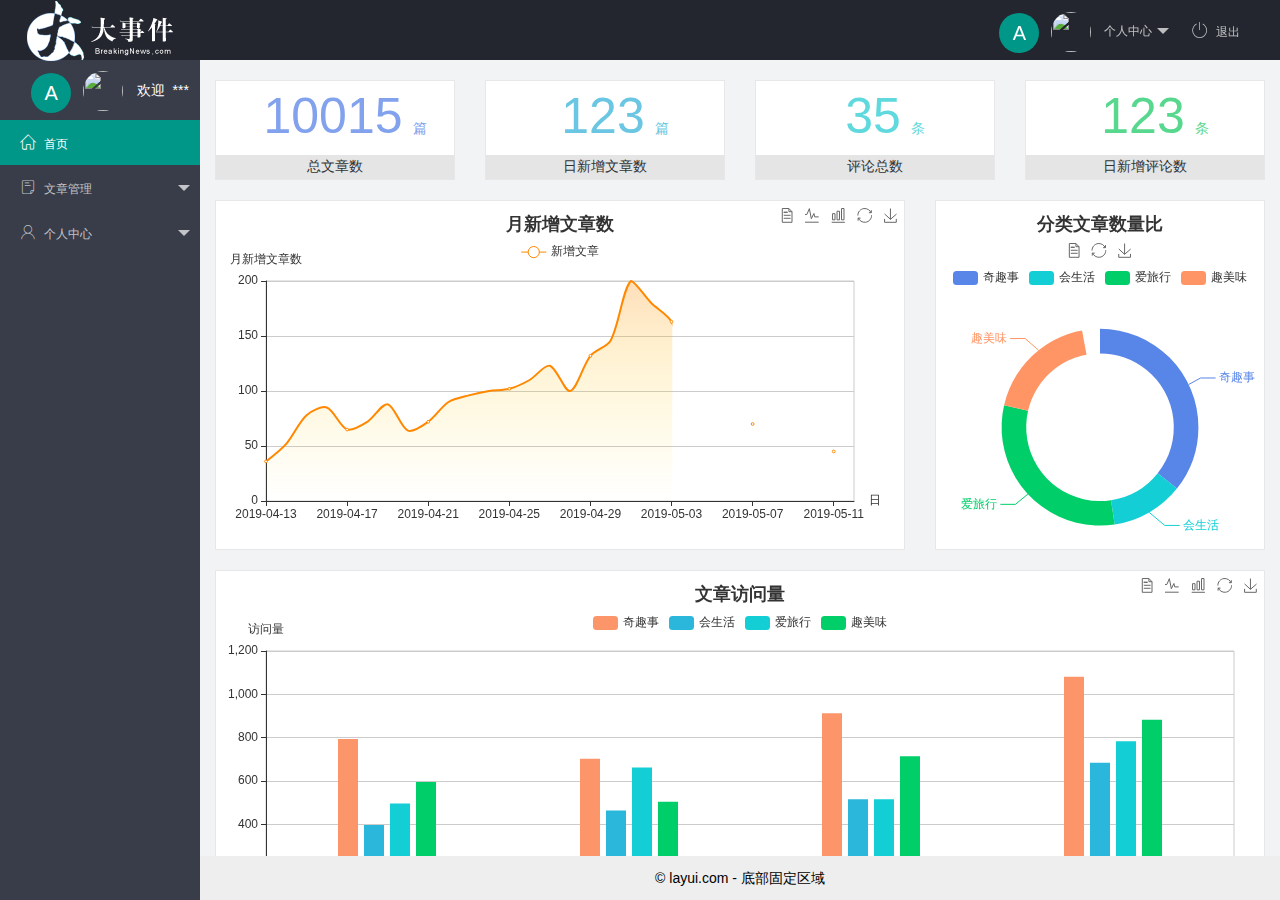
==== commit d4b61815: "用户提交" ====
--- a/index.html
+++ b/index.html
@@ -19,14 +19,15 @@
             <ul class="layui-nav layui-layout-right">
                 <li class="layui-nav-item">
                     <a href="javascript:;" class="touxiang">
-                        <div class="touxiang2">A</div>
+                        <span class="text-avatar">A</span>
                         <img src="http://t.cn/RCzsdCq" class="layui-nav-img">
+
                         个人中心
                     </a>
                     <dl class="layui-nav-child">
-                        <dd><a href="">基本资料</a></dd>
-                        <dd><a href="">个人头像</a></dd>
-                        <dd><a href="">更换密码</a></dd>
+                        <dd><a href="/user/user_Info.html" target="fm">基本资料</a></dd>
+                        <dd><a href="/user/user_avater.html" target="fm">个人头像</a></dd>
+                        <dd><a href="/user/user_pwd.html" target="fm">更换密码</a></dd>
                     </dl>
                 </li>
                 <li class="layui-nav-item"><a href="javascript:;" id="btnLogout"><span
@@ -37,10 +38,10 @@
 
         <div class="layui-side layui-bg-black">
             <div class="layui-side-scroll">
-                <div class="touxiang wecolme">
-                    <div class="touxiang2">A</div>
+                <div class="touxiang ">
+                    <span class="text-avatar">A</span>
                     <img src="http://t.cn/RCzsdCq" class="layui-nav-img">
-                    欢迎***
+                    <span id="welcome">欢迎&nbsp;&nbsp;***</span>
 
                 </div>
 
@@ -62,10 +63,12 @@
                     <li class="layui-nav-item">
                         <a href="javascript:;" lay-shrink="all"><span class="iconfont icon-user"></span>个人中心</a>
                         <dl class="layui-nav-child">
-                            <dd><a href="/username/ziliao.html" target="fm"><i
+                            <dd><a href="/user/user_Info.html" target="fm"><i
                                         class="layui-icon layui-icon-app"></i>基本资料</a></dd>
-                            <dd><a href="javascript:;"><i class="layui-icon layui-icon-app"></i>更换头像</a></dd>
-                            <dd><a href="javascript:;"><i class="layui-icon layui-icon-app"></i>重置密码</a></dd>
+                            <dd><a href="/user/user_avater.html" target="fm"><i
+                                        class="layui-icon layui-icon-app"></i>更换头像</a></dd>
+                            <dd><a href="/user/user_pwd.html" target="fm"><i
+                                        class="layui-icon layui-icon-app"></i>重置密码</a></dd>
 
                         </dl>
                     </li>
--- a/assets/css/index.css
+++ b/assets/css/index.css
@@ -39,7 +39,7 @@
     height: 40px;
 }
 
-.touxiang2 {
+/* .touxiang2 {
     display: inline-block;
     width: 40px;
     height: 40px;
@@ -48,6 +48,24 @@
     text-align: center;
     line-height: 40px;
 
+
+
+} */
+
+
+.text-avatar {
+    display: inline-block;
+    width: 40px;
+    height: 40px;
+    background-color: #009688;
+    border-radius: 50%;
+    line-height: 40px;
+    text-align: center;
+    font-size: 20px;
+    color: #fff;
+    position: relative;
+    top: 5px;
+    margin-right: 8px;
 }
 
 .wecolme {
